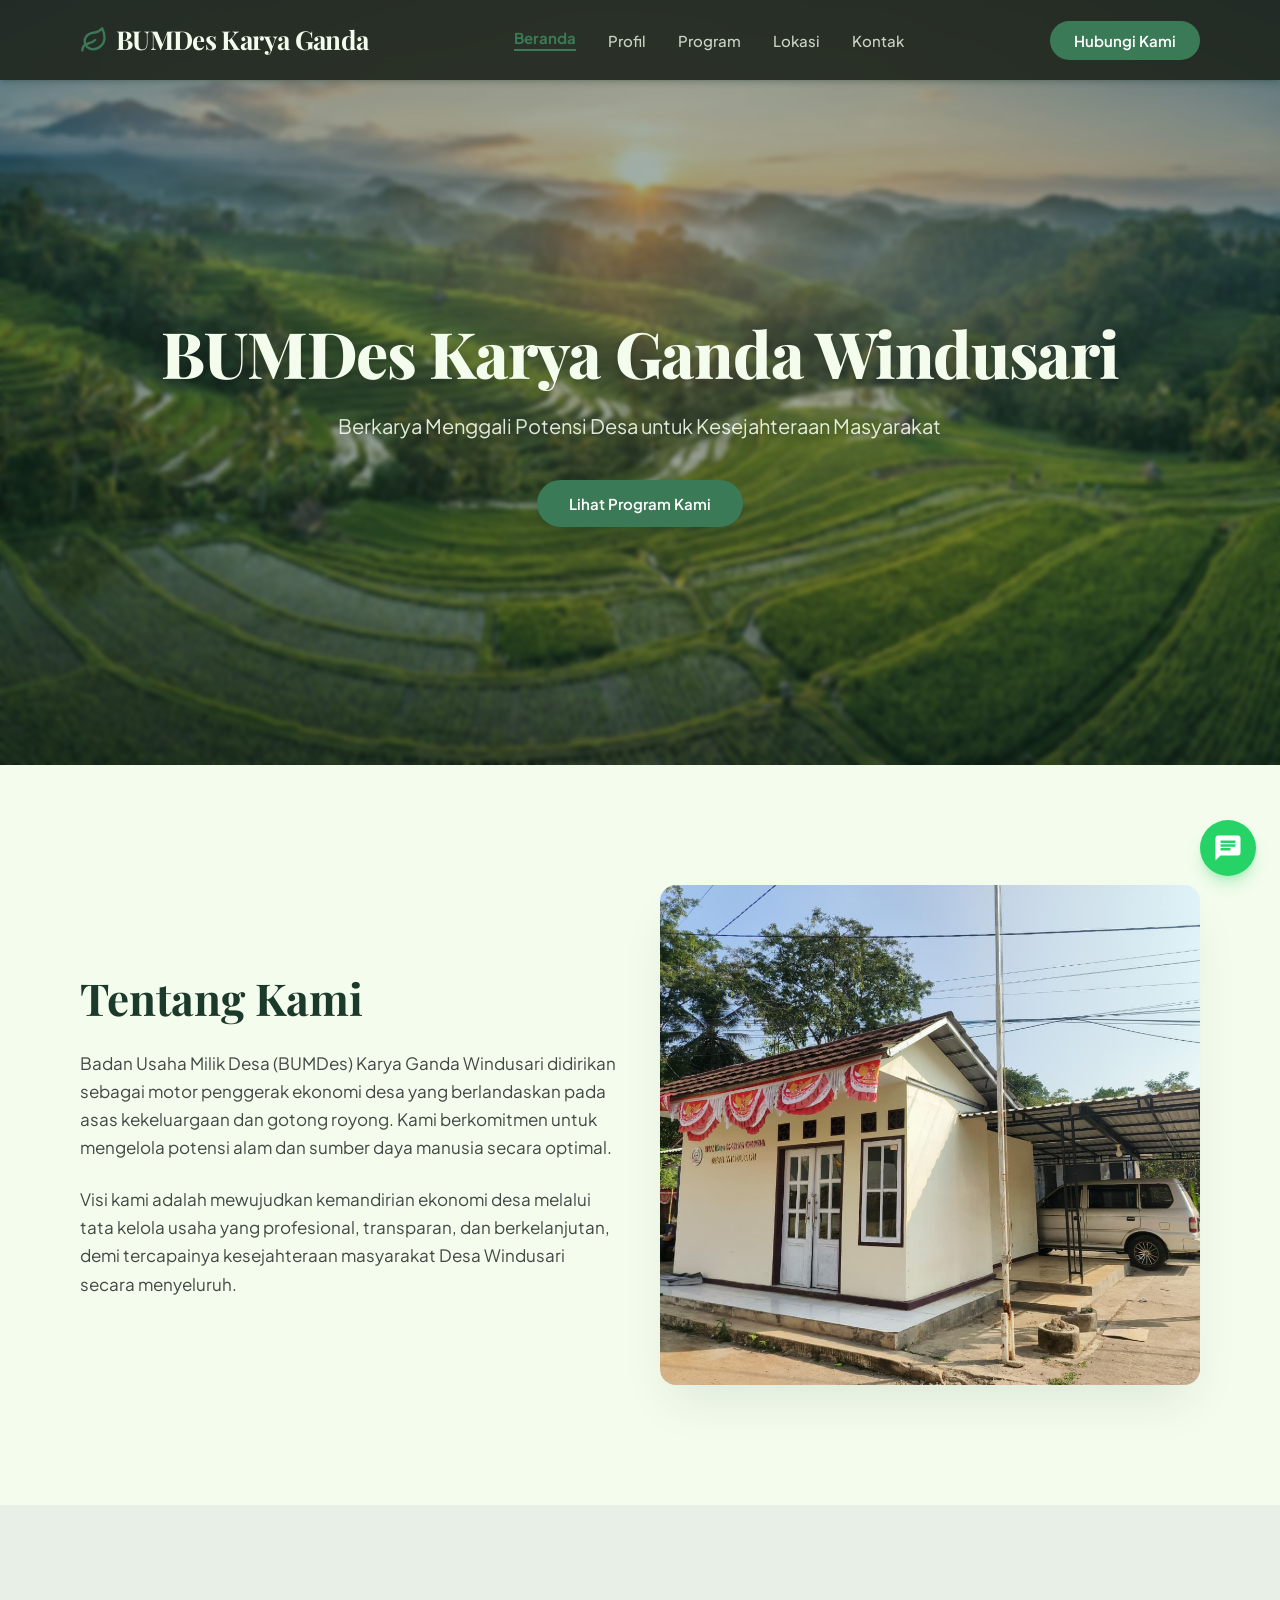
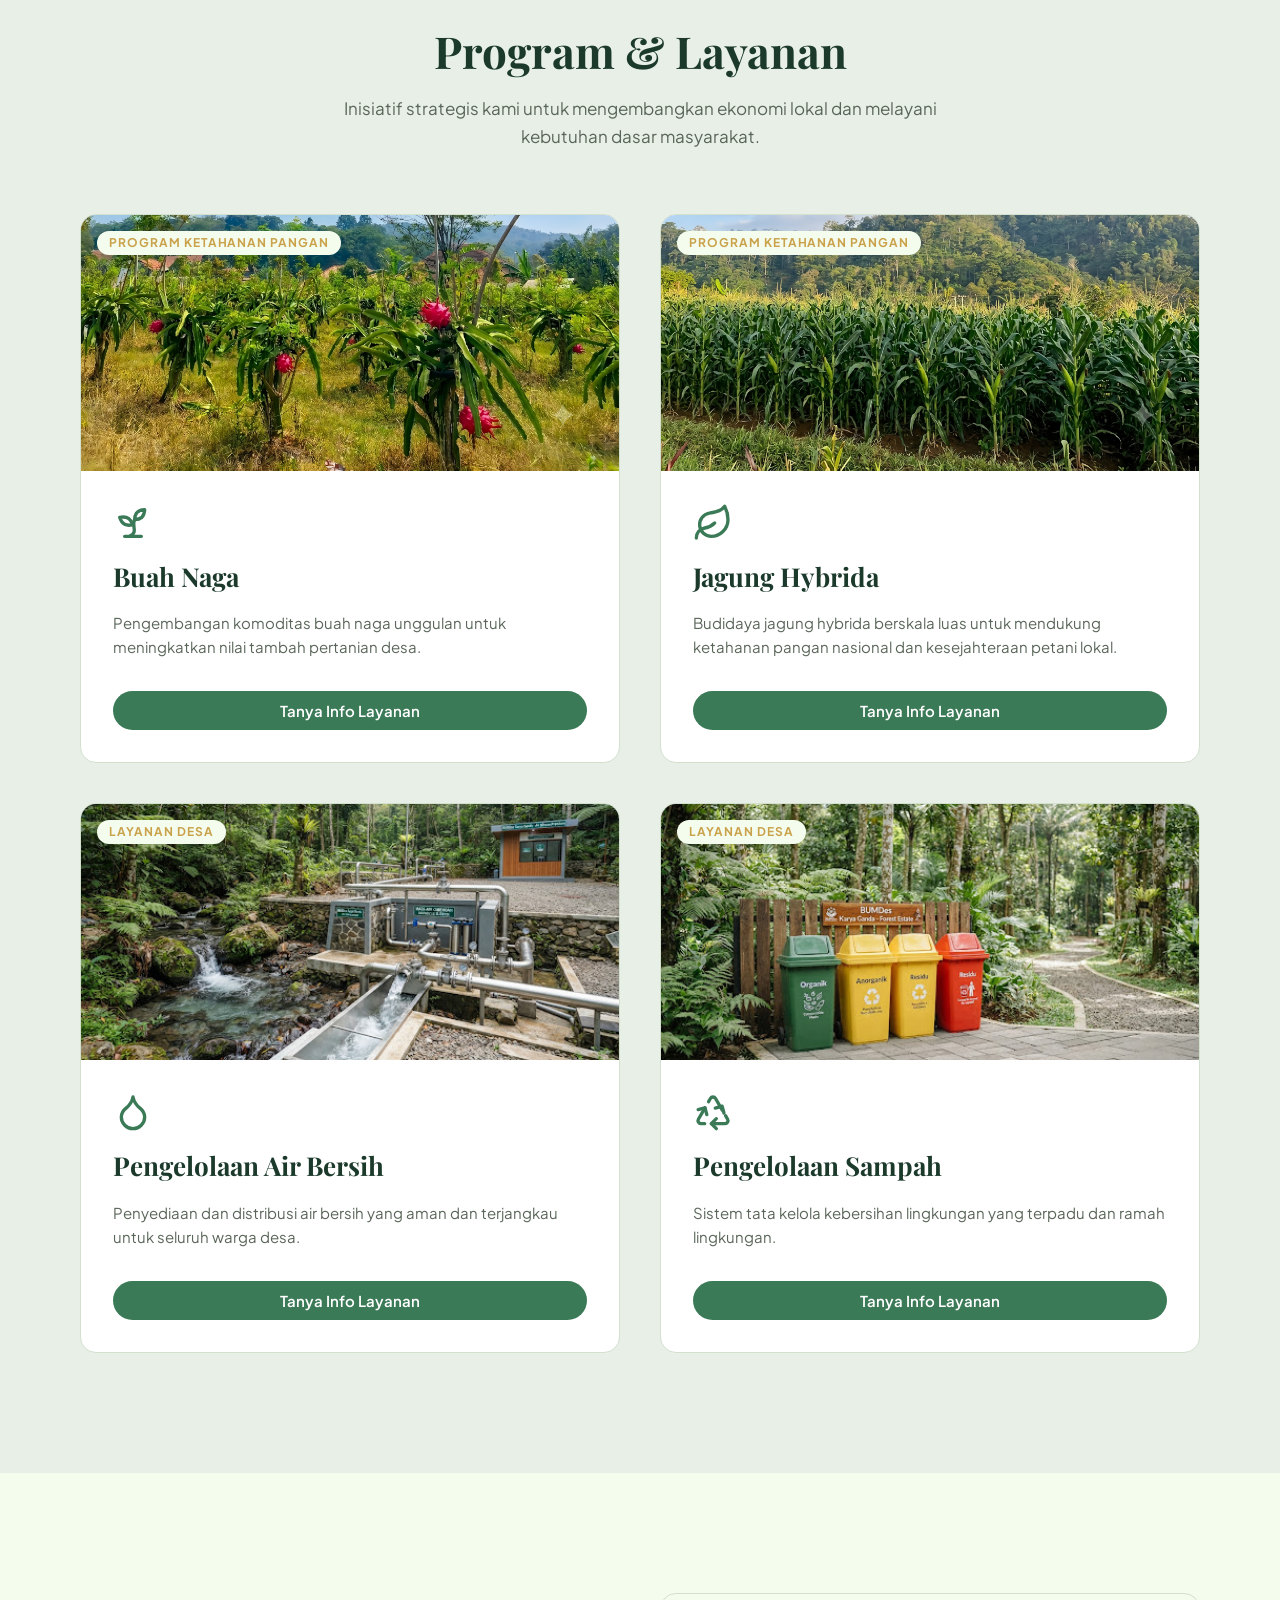
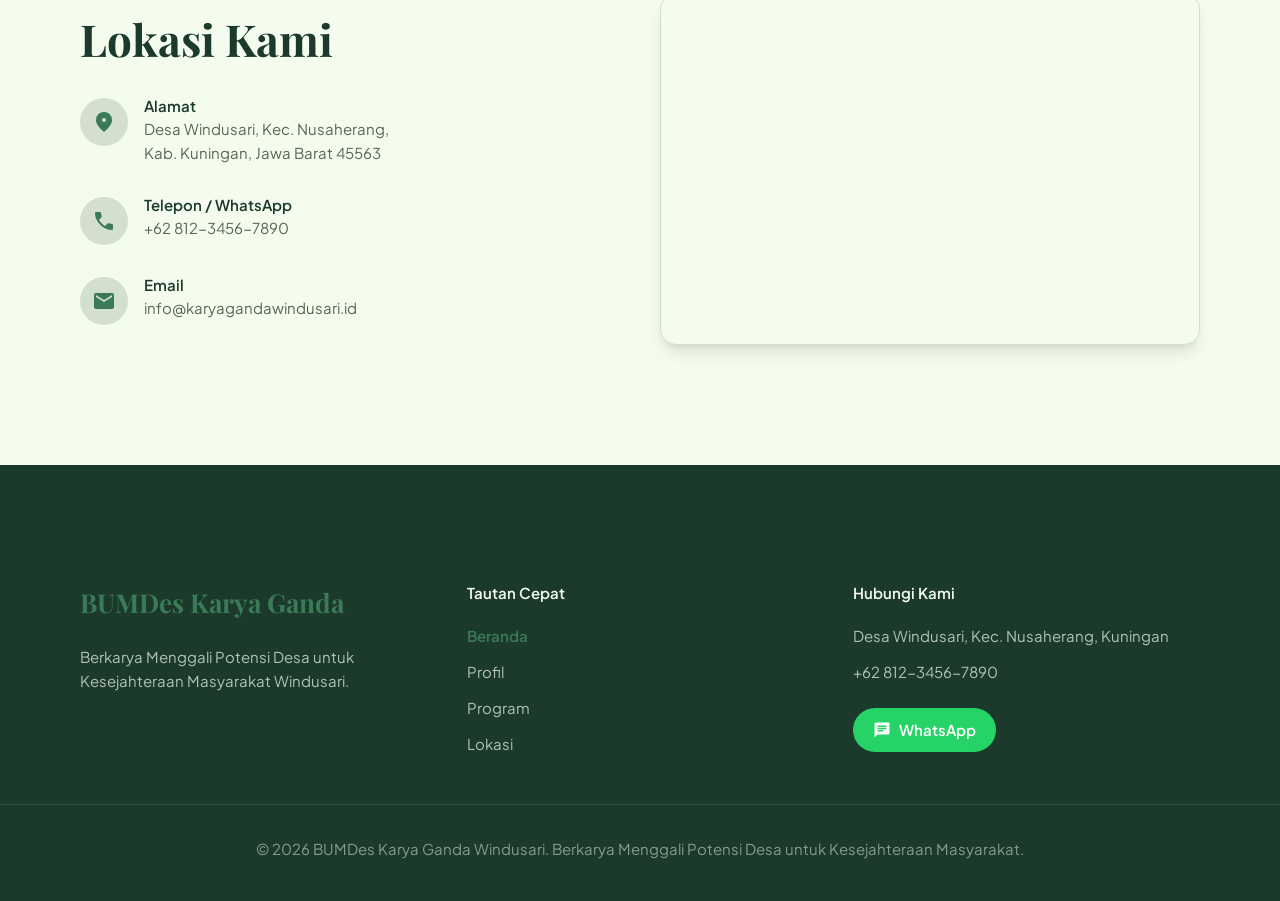
==== index.html @ 68dc6878 "Upload versi pertama website BUMDes Windusari" ====
<!DOCTYPE html>

<html lang="id"><head>
<meta charset="utf-8"/>
<meta content="width=device-width, initial-scale=1.0" name="viewport"/>
<title>Katalog BUMDes Karya Ganda Windusari</title>
<meta name="description" content="Katalog BUMDes Karya Ganda Windusari - Menggali Potensi Desa untuk Kesejahteraan Masyarakat. Hubungi kami untuk info layanan desa dan program ketahanan pangan."/>
<meta property="og:title" content="Katalog BUMDes Karya Ganda Windusari"/>
<meta property="og:description" content="Katalog BUMDes Karya Ganda Windusari - Menggali Potensi Desa untuk Kesejahteraan Masyarakat. Hubungi kami untuk info layanan desa dan program ketahanan pangan."/>
<meta property="og:image" content="assets/images/kantor-bumdes.jpg"/>
<!-- Google Fonts -->
<link href="https://fonts.googleapis.com" rel="preconnect"/>
<link crossorigin="" href="https://fonts.gstatic.com" rel="preconnect"/>
<link href="https://fonts.googleapis.com/css2?family=Playfair+Display:wght@400;600;700;800&amp;family=Plus+Jakarta+Sans:wght@400;500;600;700&amp;display=swap" rel="stylesheet"/>
<!-- Material Symbols -->
<link href="https://fonts.googleapis.com/css2?family=Material+Symbols+Outlined:wght,FILL@100..700,0..1&amp;display=swap" rel="stylesheet"/>
<link href="https://fonts.googleapis.com/css2?family=Material+Symbols+Outlined:wght,FILL@100..700,0..1&amp;display=swap" rel="stylesheet"/>
<!-- Styles -->
<link rel="stylesheet" href="style.css"/>
<style>
/* Custom Bug Fixes for Responsiveness */
#mobile-menu {
    align-items: flex-start !important;
    padding: 24px !important;
    gap: 16px;
}
#mobile-menu a {
    width: 100%;
    text-align: left;
    display: block;
    border-bottom: 1px solid rgba(244, 252, 237, 0.1); /* border-surface-bright/10 */
}
#mobile-menu a:last-child {
    border-bottom: none;
}
#mobile-menu a.bg-emerald {
    text-align: center;
    border-bottom: none;
}
.tentang-kami-img-wrapper img {
    width: 100%;
    height: 250px;
    object-fit: cover;
    object-position: center;
}
@media (min-width: 768px) {
    .tentang-kami-img-wrapper img {
        height: 500px;
    }
}
</style>
</head>
<body class="bg-surface-bright text-on-surface antialiased">
<!-- TopNavBar -->
<nav id="navbar" class="fixed top-0 w-full z-50 bg-charcoal-green/90 backdrop-blur-md dark:bg-charcoal-green/95 shadow-md shadow-forest-deep/20 transition-all duration-300">
<div class="flex justify-between items-center px-container-margin max-w-container-max mx-auto h-20">
<a class="flex items-center gap-2 font-h2 text-h2 text-surface-bright tracking-tight" href="#beranda">
<svg xmlns="http://www.w3.org/2000/svg" width="28" height="28" viewBox="0 0 24 24" fill="none" stroke="currentColor" stroke-width="2" stroke-linecap="round" stroke-linejoin="round" class="text-emerald"><path d="M11 20A7 7 0 0 1 9.8 6.1C15.5 5 17 4.48 19 2c1 2 2 4.18 2 8 0 5.5-4.78 10-10 10Z"/><path d="M2 21c0-3 1.85-5.36 5.08-6C9.5 14.52 12 13 13 12"/></svg>
BUMDes Karya Ganda
</a>
<div class="hidden md:flex items-center gap-8 font-nav-link text-nav-link">
<a class="text-emerald font-bold border-b-2 border-emerald pb-1 transition-colors" href="#beranda">Beranda</a>
<a class="text-surface-bright/80 hover:text-surface-bright transition-colors hover:scale-105 duration-300" href="#profil">Profil</a>
<a class="text-surface-bright/80 hover:text-surface-bright transition-colors hover:scale-105 duration-300" href="#program">Program</a>
<a class="text-surface-bright/80 hover:text-surface-bright transition-colors hover:scale-105 duration-300" href="#lokasi">Lokasi</a>
<a class="text-surface-bright/80 hover:text-surface-bright transition-colors hover:scale-105 duration-300" href="#kontak">Kontak</a>
</div>
<a class="hidden md:inline-flex items-center justify-center bg-emerald hover:bg-forest-deep text-on-primary font-button-label text-button-label py-3 px-6 rounded-full transition-all duration-300 hover:-translate-y-0.5" href="#kontak">
                Hubungi Kami
            </a>
<!-- Mobile Menu Button -->
<button id="mobile-menu-btn" class="md:hidden text-surface-bright p-2">
<span class="material-symbols-outlined text-3xl">menu</span>
</button>
</div>
<!-- Mobile Menu Overlay -->
<div id="mobile-menu" class="hidden md:hidden absolute top-20 left-0 w-full shadow-md shadow-forest-deep/20 flex flex-col items-center py-4 font-nav-link text-nav-link text-surface-bright" style="background-color: #1E251C;">
<a class="py-2 hover:text-emerald transition-colors" href="#beranda">Beranda</a>
<a class="py-2 hover:text-emerald transition-colors" href="#profil">Profil</a>
<a class="py-2 hover:text-emerald transition-colors" href="#program">Program</a>
<a class="py-2 hover:text-emerald transition-colors" href="#lokasi">Lokasi</a>
<a class="py-2 hover:text-emerald transition-colors" href="#kontak">Kontak</a>
<a class="mt-4 bg-emerald hover:bg-forest-deep text-on-primary font-button-label text-button-label py-2 px-6 rounded-full transition-all" href="#kontak">Hubungi Kami</a>
</div>
</nav>
<!-- Hero Section -->
<section class="relative min-h-[85vh] flex items-center justify-center pt-20" id="beranda">
<div class="absolute inset-0 z-0" style='background-image: url("assets/images/hero-bg.jpg"); background-size: cover; background-position: center center; background-repeat: no-repeat;'>
<div class="absolute inset-0 bg-forest-deep/40 backdrop-blur-[2px]"></div>
</div>
<div class="relative z-10 max-w-container-max mx-auto px-container-margin text-center text-surface-bright">
<h1 class="font-hero-headline text-hero-headline md:text-hero-headline mb-6 drop-shadow-lg">
                BUMDes Karya Ganda Windusari
            </h1>
<p class="font-body-lg text-body-lg md:text-xl max-w-3xl mx-auto mb-10 text-surface-bright/90 drop-shadow-md">
                Berkarya Menggali Potensi Desa untuk Kesejahteraan Masyarakat
            </p>
<a class="inline-flex items-center justify-center bg-emerald hover:bg-emerald/90 text-on-primary font-button-label text-button-label py-4 px-8 rounded-full transition-all duration-300 hover:-translate-y-1 shadow-lg shadow-forest-deep/30" href="#program">
                Lihat Program Kami
            </a>
</div>
</section>
<!-- Profil Section -->
<section class="py-section-padding-mobile md:py-section-padding-desktop bg-surface-lowest" id="profil">
<div class="max-w-container-max mx-auto px-container-margin">
<div class="grid grid-cols-1 md:grid-cols-2 gap-grid-gap-desktop items-center">
<div>
<h2 class="font-h1 text-h1 text-forest-deep mb-6">Tentang Kami</h2>
<div class="font-body-lg text-body-lg text-on-surface-variant space-y-6">
<p class="">
                            Badan Usaha Milik Desa (BUMDes) Karya Ganda Windusari didirikan sebagai motor penggerak ekonomi desa yang berlandaskan pada asas kekeluargaan dan gotong royong. Kami berkomitmen untuk mengelola potensi alam dan sumber daya manusia secara optimal.
                        </p>
<p class="">
                            Visi kami adalah mewujudkan kemandirian ekonomi desa melalui tata kelola usaha yang profesional, transparan, dan berkelanjutan, demi tercapainya kesejahteraan masyarakat Desa Windusari secara menyeluruh.
                        </p>
</div>
</div>
<div class="relative rounded-xl overflow-hidden shadow-2xl shadow-forest-deep/10 tentang-kami-img-wrapper">
<img class="w-full h-full object-cover" alt="Gedung kantor BUMDes Karya Ganda Windusari yang modern dan bersih dikelilingi pemandangan alam" src="assets/images/kantor-bumdes.jpg" loading="lazy"/>
</div>
</div>
</div>
</section>
<!-- Program & Layanan Section -->
<section class="py-section-padding-mobile md:py-section-padding-desktop bg-sage-light" id="program">
<div class="max-w-container-max mx-auto px-container-margin">
<div class="text-center mb-16">
<h2 class="font-h1 text-h1 text-forest-deep mb-4">Program &amp; Layanan</h2>
<p class="font-body-lg text-body-lg text-text-muted max-w-2xl mx-auto">
                    Inisiatif strategis kami untuk mengembangkan ekonomi lokal dan melayani kebutuhan dasar masyarakat.
                </p>
</div>
<div class="grid grid-cols-1 md:grid-cols-2 gap-8 md:gap-10">
<!-- Card 1 -->
<div class="bg-surface-container-lowest rounded-xl border border-sage-mid card-hover-effect flex flex-col overflow-hidden">
<div class="card-image-wrapper h-64 relative">
<img class="w-full h-full object-cover card-image-zoom" style="object-position: bottom;" alt="Buah naga segar hasil budidaya BUMDes Karya Ganda Windusari" src="assets/images/buah-naga.jpg" loading="lazy"/>
<div class="absolute top-4 left-4 text-gold font-label-badge text-label-badge px-3 py-1.5 rounded-full uppercase bg-surface-bright">
                            PROGRAM KETAHANAN PANGAN
                        </div>
</div>
<div class="p-8 flex flex-col flex-grow">
<svg xmlns="http://www.w3.org/2000/svg" width="40" height="40" viewBox="0 0 24 24" fill="none" stroke="currentColor" stroke-width="2" stroke-linecap="round" stroke-linejoin="round" class="text-emerald mb-4"><path d="M7 20h10"/><path d="M10 20c5.5-2.5.8-6.4 3-10"/><path d="M9.5 9.4c1.1.8 1.8 2.2 2.3 3.7-2 .4-3.5.4-4.8-.3-1.2-.6-2.3-1.9-3-4.2 2.8-.5 4.4 0 5.5.8z"/><path d="M14.1 6a7 7 0 0 0-1.1 4c1.9-.1 3.3-.6 4.3-1.4 1-1 1.6-2.3 1.7-4.6-2.7.1-4 1-4.9 2z"/></svg>
<h3 class="font-h2 text-h2 text-forest-deep mb-4">Buah Naga</h3>
<p class="font-body-md text-body-md text-text-muted mb-8 flex-grow">
                            Pengembangan komoditas buah naga unggulan untuk meningkatkan nilai tambah pertanian desa.
                        </p>
<!-- TODO: ganti dengan nomor WhatsApp asli BUMDes -->
<a class="inline-flex items-center justify-center bg-emerald hover:bg-forest-deep text-on-primary font-button-label text-button-label py-3 px-6 rounded-full transition-all duration-300 w-full sm:w-auto" href="https://wa.me/6281234567890?text=Halo%20BUMDes%20Karya%20Ganda%2C%20saya%20ingin%20tanya%20info%20mengenai%20Buah%20Naga." target="_blank">
                            Tanya Info Layanan
                        </a>
</div>
</div>
<!-- Card 2 -->
<div class="bg-surface-container-lowest rounded-xl border border-sage-mid card-hover-effect flex flex-col overflow-hidden">
<div class="card-image-wrapper h-64 relative">
<img class="w-full h-full object-cover card-image-zoom" style="object-position: bottom;" alt="Perkebunan jagung hybrida yang subur dan luas di Windusari" src="assets/images/jagung-hybrida.jpg" loading="lazy"/>
<div class="absolute top-4 left-4 text-gold font-label-badge text-label-badge px-3 py-1.5 rounded-full uppercase bg-surface-bright">
                            PROGRAM KETAHANAN PANGAN
                        </div>
</div>
<div class="p-8 flex flex-col flex-grow">
<svg xmlns="http://www.w3.org/2000/svg" width="40" height="40" viewBox="0 0 24 24" fill="none" stroke="currentColor" stroke-width="2" stroke-linecap="round" stroke-linejoin="round" class="text-emerald mb-4"><path d="M11 20A7 7 0 0 1 9.8 6.1C15.5 5 17 4.48 19 2c1 2 2 4.18 2 8 0 5.5-4.78 10-10 10Z"/><path d="M2 21c0-3 1.85-5.36 5.08-6C9.5 14.52 12 13 13 12"/></svg>
<h3 class="font-h2 text-h2 text-forest-deep mb-4">Jagung Hybrida</h3>
<p class="font-body-md text-body-md text-text-muted mb-8 flex-grow">
                            Budidaya jagung hybrida berskala luas untuk mendukung ketahanan pangan nasional dan kesejahteraan petani lokal.
                        </p>
<!-- TODO: ganti dengan nomor WhatsApp asli BUMDes -->
<a class="inline-flex items-center justify-center bg-emerald hover:bg-forest-deep text-on-primary font-button-label text-button-label py-3 px-6 rounded-full transition-all duration-300 w-full sm:w-auto" href="https://wa.me/6281234567890?text=Halo%20BUMDes%20Karya%20Ganda%2C%20saya%20ingin%20tanya%20info%20mengenai%20Jagung%20Hybrida." target="_blank">
                            Tanya Info Layanan
                        </a>
</div>
</div>
<!-- Card 3 -->
<div class="bg-surface-container-lowest rounded-xl border border-sage-mid card-hover-effect flex flex-col overflow-hidden">
<div class="card-image-wrapper h-64 relative">
<img class="w-full h-full object-cover card-image-zoom" alt="Fasilitas pengelolaan air bersih desa yang terjaga kualitasnya" src="assets/images/air-bersih.jpg" loading="lazy"/>
<div class="absolute top-4 left-4 text-gold font-label-badge text-label-badge px-3 py-1.5 rounded-full uppercase bg-surface-bright">
                            LAYANAN DESA
                        </div>
</div>
<div class="p-8 flex flex-col flex-grow">
<svg xmlns="http://www.w3.org/2000/svg" width="40" height="40" viewBox="0 0 24 24" fill="none" stroke="currentColor" stroke-width="2" stroke-linecap="round" stroke-linejoin="round" class="text-emerald mb-4"><path d="M12 22a7 7 0 0 0 7-7c0-2-1-3.9-3-5.5s-3.5-4-4-6.5c-.5 2.5-2 4.9-4 6.5C6 11.1 5 13 5 15a7 7 0 0 0 7 7z"/></svg>
<h3 class="font-h2 text-h2 text-forest-deep mb-4">Pengelolaan Air Bersih</h3>
<p class="font-body-md text-body-md text-text-muted mb-8 flex-grow">
                            Penyediaan dan distribusi air bersih yang aman dan terjangkau untuk seluruh warga desa.
                        </p>
<!-- TODO: ganti dengan nomor WhatsApp asli BUMDes -->
<a class="inline-flex items-center justify-center bg-emerald hover:bg-forest-deep text-on-primary font-button-label text-button-label py-3 px-6 rounded-full transition-all duration-300 w-full sm:w-auto" href="https://wa.me/6281234567890?text=Halo%20BUMDes%20Karya%20Ganda%2C%20saya%20ingin%20tanya%20info%20mengenai%20Pengelolaan%20Air%20Bersih." target="_blank">
                            Tanya Info Layanan
                        </a>
</div>
</div>
<!-- Card 4 -->
<div class="bg-surface-container-lowest rounded-xl border border-sage-mid card-hover-effect flex flex-col overflow-hidden">
<div class="card-image-wrapper h-64 relative">
<img class="w-full h-full object-cover card-image-zoom" alt="Sistem pengelolaan sampah terpadu yang ramah lingkungan" src="assets/images/pengelolaan-sampah.jpg" loading="lazy"/>
<div class="absolute top-4 left-4 text-gold font-label-badge text-label-badge px-3 py-1.5 rounded-full uppercase bg-surface-bright">
                            LAYANAN DESA
                        </div>
</div>
<div class="p-8 flex flex-col flex-grow">
<svg xmlns="http://www.w3.org/2000/svg" width="40" height="40" viewBox="0 0 24 24" fill="none" stroke="currentColor" stroke-width="2" stroke-linecap="round" stroke-linejoin="round" class="text-emerald mb-4"><path d="M7 19H4.815a1.83 1.83 0 0 1-1.57-.881 1.785 1.785 0 0 1-.004-1.784L7.196 9.5"/><path d="M11 19h8.203a1.83 1.83 0 0 0 1.556-.89 1.784 1.784 0 0 0 0-1.775l-1.226-2.12"/><path d="m14 16-3 3 3 3"/><path d="M8.293 13.596 7.196 9.5 3.1 10.598"/><path d="m9.344 5.811 1.093-1.892A1.83 1.83 0 0 1 11.985 3a1.784 1.784 0 0 1 1.546.888l3.943 6.843"/><path d="m13.378 9.633 4.096-1.098 1.097 4.096"/></svg>
<h3 class="font-h2 text-h2 text-forest-deep mb-4">Pengelolaan Sampah</h3>
<p class="font-body-md text-body-md text-text-muted mb-8 flex-grow">
                            Sistem tata kelola kebersihan lingkungan yang terpadu dan ramah lingkungan.
                        </p>
<!-- TODO: ganti dengan nomor WhatsApp asli BUMDes -->
<a class="inline-flex items-center justify-center bg-emerald hover:bg-forest-deep text-on-primary font-button-label text-button-label py-3 px-6 rounded-full transition-all duration-300 w-full sm:w-auto" href="https://wa.me/6281234567890?text=Halo%20BUMDes%20Karya%20Ganda%2C%20saya%20ingin%20tanya%20info%20mengenai%20Pengelolaan%20Sampah." target="_blank">
                            Tanya Info Layanan
                        </a>
</div>
</div>
</div>
</div>
</section>
<!-- Lokasi Section -->
<section class="py-section-padding-mobile md:py-section-padding-desktop bg-surface-bright" id="lokasi">
<div class="max-w-container-max mx-auto px-container-margin">
<div class="grid grid-cols-1 md:grid-cols-2 gap-grid-gap-desktop items-center">
<div class="space-y-8">
<h2 class="font-h1 text-h1 text-forest-deep">Lokasi Kami</h2>
<div class="flex items-start gap-4">
<div class="w-12 h-12 rounded-full bg-sage-mid flex items-center justify-center flex-shrink-0">
<span class="material-symbols-outlined text-emerald text-2xl material-symbols-fill">location_on</span>
</div>
<div>
<h4 class="font-button-label text-button-label text-forest-deep mb-1">Alamat</h4>
<p class="font-body-md text-body-md text-text-muted">Desa Windusari, Kec. Nusaherang,<br/>Kab. Kuningan, Jawa Barat 45563</p>
</div>
</div>
<div class="flex items-start gap-4">
<div class="w-12 h-12 rounded-full bg-sage-mid flex items-center justify-center flex-shrink-0">
<span class="material-symbols-outlined text-emerald text-2xl material-symbols-fill">call</span>
</div>
<div>
<h4 class="font-button-label text-button-label text-forest-deep mb-1">Telepon / WhatsApp</h4>
<p class="font-body-md text-body-md text-text-muted">+62 812-3456-7890</p>
</div>
</div>
<div class="flex items-start gap-4">
<div class="w-12 h-12 rounded-full bg-sage-mid flex items-center justify-center flex-shrink-0">
<span class="material-symbols-outlined text-emerald text-2xl material-symbols-fill">mail</span>
</div>
<div>
<h4 class="font-button-label text-button-label text-forest-deep mb-1">Email</h4>
<p class="font-body-md text-body-md text-text-muted">info@karyagandawindusari.id</p>
</div>
</div>
</div>
<div class="rounded-xl overflow-hidden shadow-lg border border-sage-mid">
<iframe src="https://maps.google.com/maps?q=Kantor%20BUMDes%20Windusari,%20Nusaherang,%20Kuningan,%20Jawa%20Barat&t=&z=15&ie=UTF8&iwloc=&output=embed" width="100%" height="350px" style="border:0;" allowfullscreen="" loading="lazy" referrerpolicy="no-referrer-when-downgrade"></iframe>
</div>
</div>
</div>
</section>
<!-- Footer -->
<footer class="w-full pt-section-padding-desktop pb-10 bg-forest-deep dark:bg-primary flat no shadows" id="kontak">
<div class="grid grid-cols-1 md:grid-cols-3 gap-grid-gap-desktop max-w-container-max mx-auto px-container-margin mb-12">
<!-- Col 1 -->
<div>
<div class="font-h2 text-h2 text-emerald mb-6">BUMDes Karya Ganda</div>
<p class="font-body-md text-body-md text-surface-bright/70 mb-4">
                    Berkarya Menggali Potensi Desa untuk Kesejahteraan Masyarakat Windusari.
                </p>
</div>
<!-- Col 2 -->
<div>
<h4 class="font-button-label text-button-label text-surface-bright mb-6">Tautan Cepat</h4>
<ul class="space-y-3 font-body-md text-body-md">
<li class=""><a class="text-emerald font-semibold focus:underline decoration-emerald decoration-2 underline-offset-4" href="#beranda">Beranda</a></li>
<li class=""><a class="text-surface-bright/70 hover:text-surface-bright transition-colors hover:text-emerald duration-200 focus:underline decoration-emerald decoration-2 underline-offset-4" href="#profil">Profil</a></li>
<li class=""><a class="text-surface-bright/70 hover:text-surface-bright transition-colors hover:text-emerald duration-200 focus:underline decoration-emerald decoration-2 underline-offset-4" href="#program">Program</a></li>
<li class=""><a class="text-surface-bright/70 hover:text-surface-bright transition-colors hover:text-emerald duration-200 focus:underline decoration-emerald decoration-2 underline-offset-4" href="#lokasi">Lokasi</a></li>
</ul>
</div>
<!-- Col 3 -->
<div>
<h4 class="font-button-label text-button-label text-surface-bright mb-6">Hubungi Kami</h4>
<ul class="space-y-3 font-body-md text-body-md text-surface-bright/70 mb-6">
<li class="">Desa Windusari, Kec. Nusaherang, Kuningan</li>
<li class="">+62 812-3456-7890</li>
</ul>
<!-- TODO: ganti dengan nomor WhatsApp asli BUMDes -->
<a class="inline-flex items-center gap-2 bg-[#25D366] hover:bg-[#20bd5a] text-white font-button-label text-button-label py-2 px-5 rounded-full transition-colors" href="https://wa.me/6281234567890?text=Halo%20BUMDes%20Karya%20Ganda%2C%20saya%20ingin%20bertanya%20seputar%20layanan%20dan%20program%20BUMDes." target="_blank">
<span class="material-symbols-outlined material-symbols-fill text-lg">chat</span>
                    WhatsApp
                </a>
</div>
</div>
<div class="max-w-container-max mx-auto px-container-margin pt-8 border-t border-surface-bright/10 text-center font-body-md text-body-md text-surface-bright/50">© 2026 BUMDes Karya Ganda Windusari. Berkarya Menggali Potensi Desa untuk Kesejahteraan Masyarakat.</div>
</footer>
<!-- Floating WhatsApp CTA -->
<!-- TODO: ganti dengan nomor WhatsApp asli BUMDes -->
<a class="fixed bottom-8 right-8 z-50 w-14 h-14 bg-[#25D366] hover:bg-[#20bd5a] text-white rounded-full flex items-center justify-center shadow-lg shadow-[#25D366]/30 transition-transform hover:scale-110 duration-300" href="https://wa.me/6281234567890?text=Halo%20BUMDes%20Karya%20Ganda%2C%20saya%20ingin%20bertanya%20seputar%20layanan%20dan%20program%20BUMDes." style="position: fixed; bottom: 24px; right: 24px; z-index: 1000;" target="_blank">
<span class="material-symbols-outlined material-symbols-fill text-3xl">chat</span>
</a>
<script>
    document.addEventListener('DOMContentLoaded', () => {
        const mobileMenuBtn = document.getElementById('mobile-menu-btn');
        const mobileMenu = document.getElementById('mobile-menu');
        const navbar = document.getElementById('navbar');

        // Toggle mobile menu
        mobileMenuBtn.addEventListener('click', () => {
            mobileMenu.classList.toggle('hidden');
        });

        // Close mobile menu on link click
        mobileMenu.querySelectorAll('a').forEach(link => {
            link.addEventListener('click', () => {
                mobileMenu.classList.add('hidden');
            });
        });

        // Sticky navbar background toggle
        window.addEventListener('scroll', () => {
            if (window.scrollY > 50) {
                navbar.style.backgroundColor = '#1E251C';
            } else {
                navbar.style.backgroundColor = '';
            }
        });
    });
</script>
</body></html>
---- style.css ----
*, ::before, ::after {
  --tw-border-spacing-x: 0;
  --tw-border-spacing-y: 0;
  --tw-translate-x: 0;
  --tw-translate-y: 0;
  --tw-rotate: 0;
  --tw-skew-x: 0;
  --tw-skew-y: 0;
  --tw-scale-x: 1;
  --tw-scale-y: 1;
  --tw-pan-x:  ;
  --tw-pan-y:  ;
  --tw-pinch-zoom:  ;
  --tw-scroll-snap-strictness: proximity;
  --tw-gradient-from-position:  ;
  --tw-gradient-via-position:  ;
  --tw-gradient-to-position:  ;
  --tw-ordinal:  ;
  --tw-slashed-zero:  ;
  --tw-numeric-figure:  ;
  --tw-numeric-spacing:  ;
  --tw-numeric-fraction:  ;
  --tw-ring-inset:  ;
  --tw-ring-offset-width: 0px;
  --tw-ring-offset-color: #fff;
  --tw-ring-color: rgb(59 130 246 / 0.5);
  --tw-ring-offset-shadow: 0 0 #0000;
  --tw-ring-shadow: 0 0 #0000;
  --tw-shadow: 0 0 #0000;
  --tw-shadow-colored: 0 0 #0000;
  --tw-blur:  ;
  --tw-brightness:  ;
  --tw-contrast:  ;
  --tw-grayscale:  ;
  --tw-hue-rotate:  ;
  --tw-invert:  ;
  --tw-saturate:  ;
  --tw-sepia:  ;
  --tw-drop-shadow:  ;
  --tw-backdrop-blur:  ;
  --tw-backdrop-brightness:  ;
  --tw-backdrop-contrast:  ;
  --tw-backdrop-grayscale:  ;
  --tw-backdrop-hue-rotate:  ;
  --tw-backdrop-invert:  ;
  --tw-backdrop-opacity:  ;
  --tw-backdrop-saturate:  ;
  --tw-backdrop-sepia:  ;
  --tw-contain-size:  ;
  --tw-contain-layout:  ;
  --tw-contain-paint:  ;
  --tw-contain-style:  ;
}

::backdrop {
  --tw-border-spacing-x: 0;
  --tw-border-spacing-y: 0;
  --tw-translate-x: 0;
  --tw-translate-y: 0;
  --tw-rotate: 0;
  --tw-skew-x: 0;
  --tw-skew-y: 0;
  --tw-scale-x: 1;
  --tw-scale-y: 1;
  --tw-pan-x:  ;
  --tw-pan-y:  ;
  --tw-pinch-zoom:  ;
  --tw-scroll-snap-strictness: proximity;
  --tw-gradient-from-position:  ;
  --tw-gradient-via-position:  ;
  --tw-gradient-to-position:  ;
  --tw-ordinal:  ;
  --tw-slashed-zero:  ;
  --tw-numeric-figure:  ;
  --tw-numeric-spacing:  ;
  --tw-numeric-fraction:  ;
  --tw-ring-inset:  ;
  --tw-ring-offset-width: 0px;
  --tw-ring-offset-color: #fff;
  --tw-ring-color: rgb(59 130 246 / 0.5);
  --tw-ring-offset-shadow: 0 0 #0000;
  --tw-ring-shadow: 0 0 #0000;
  --tw-shadow: 0 0 #0000;
  --tw-shadow-colored: 0 0 #0000;
  --tw-blur:  ;
  --tw-brightness:  ;
  --tw-contrast:  ;
  --tw-grayscale:  ;
  --tw-hue-rotate:  ;
  --tw-invert:  ;
  --tw-saturate:  ;
  --tw-sepia:  ;
  --tw-drop-shadow:  ;
  --tw-backdrop-blur:  ;
  --tw-backdrop-brightness:  ;
  --tw-backdrop-contrast:  ;
  --tw-backdrop-grayscale:  ;
  --tw-backdrop-hue-rotate:  ;
  --tw-backdrop-invert:  ;
  --tw-backdrop-opacity:  ;
  --tw-backdrop-saturate:  ;
  --tw-backdrop-sepia:  ;
  --tw-contain-size:  ;
  --tw-contain-layout:  ;
  --tw-contain-paint:  ;
  --tw-contain-style:  ;
}

/*
! tailwindcss v3.4.19 | MIT License | https://tailwindcss.com
*/

/*
1. Prevent padding and border from affecting element width. (https://github.com/mozdevs/cssremedy/issues/4)
2. Allow adding a border to an element by just adding a border-width. (https://github.com/tailwindcss/tailwindcss/pull/116)
*/

*,
::before,
::after {
  box-sizing: border-box;
  /* 1 */
  border-width: 0;
  /* 2 */
  border-style: solid;
  /* 2 */
  border-color: #e5e7eb;
  /* 2 */
}

::before,
::after {
  --tw-content: '';
}

/*
1. Use a consistent sensible line-height in all browsers.
2. Prevent adjustments of font size after orientation changes in iOS.
3. Use a more readable tab size.
4. Use the user's configured `sans` font-family by default.
5. Use the user's configured `sans` font-feature-settings by default.
6. Use the user's configured `sans` font-variation-settings by default.
7. Disable tap highlights on iOS
*/

html,
:host {
  line-height: 1.5;
  /* 1 */
  -webkit-text-size-adjust: 100%;
  /* 2 */
  -moz-tab-size: 4;
  /* 3 */
  -o-tab-size: 4;
     tab-size: 4;
  /* 3 */
  font-family: ui-sans-serif, system-ui, sans-serif, "Apple Color Emoji", "Segoe UI Emoji", "Segoe UI Symbol", "Noto Color Emoji";
  /* 4 */
  font-feature-settings: normal;
  /* 5 */
  font-variation-settings: normal;
  /* 6 */
  -webkit-tap-highlight-color: transparent;
  /* 7 */
}

/*
1. Remove the margin in all browsers.
2. Inherit line-height from `html` so users can set them as a class directly on the `html` element.
*/

body {
  margin: 0;
  /* 1 */
  line-height: inherit;
  /* 2 */
}

/*
1. Add the correct height in Firefox.
2. Correct the inheritance of border color in Firefox. (https://bugzilla.mozilla.org/show_bug.cgi?id=190655)
3. Ensure horizontal rules are visible by default.
*/

hr {
  height: 0;
  /* 1 */
  color: inherit;
  /* 2 */
  border-top-width: 1px;
  /* 3 */
}

/*
Add the correct text decoration in Chrome, Edge, and Safari.
*/

abbr:where([title]) {
  -webkit-text-decoration: underline dotted;
          text-decoration: underline dotted;
}

/*
Remove the default font size and weight for headings.
*/

h1,
h2,
h3,
h4,
h5,
h6 {
  font-size: inherit;
  font-weight: inherit;
}

/*
Reset links to optimize for opt-in styling instead of opt-out.
*/

a {
  color: inherit;
  text-decoration: inherit;
}

/*
Add the correct font weight in Edge and Safari.
*/

b,
strong {
  font-weight: bolder;
}

/*
1. Use the user's configured `mono` font-family by default.
2. Use the user's configured `mono` font-feature-settings by default.
3. Use the user's configured `mono` font-variation-settings by default.
4. Correct the odd `em` font sizing in all browsers.
*/

code,
kbd,
samp,
pre {
  font-family: ui-monospace, SFMono-Regular, Menlo, Monaco, Consolas, "Liberation Mono", "Courier New", monospace;
  /* 1 */
  font-feature-settings: normal;
  /* 2 */
  font-variation-settings: normal;
  /* 3 */
  font-size: 1em;
  /* 4 */
}

/*
Add the correct font size in all browsers.
*/

small {
  font-size: 80%;
}

/*
Prevent `sub` and `sup` elements from affecting the line height in all browsers.
*/

sub,
sup {
  font-size: 75%;
  line-height: 0;
  position: relative;
  vertical-align: baseline;
}

sub {
  bottom: -0.25em;
}

sup {
  top: -0.5em;
}

/*
1. Remove text indentation from table contents in Chrome and Safari. (https://bugs.chromium.org/p/chromium/issues/detail?id=999088, https://bugs.webkit.org/show_bug.cgi?id=201297)
2. Correct table border color inheritance in all Chrome and Safari. (https://bugs.chromium.org/p/chromium/issues/detail?id=935729, https://bugs.webkit.org/show_bug.cgi?id=195016)
3. Remove gaps between table borders by default.
*/

table {
  text-indent: 0;
  /* 1 */
  border-color: inherit;
  /* 2 */
  border-collapse: collapse;
  /* 3 */
}

/*
1. Change the font styles in all browsers.
2. Remove the margin in Firefox and Safari.
3. Remove default padding in all browsers.
*/

button,
input,
optgroup,
select,
textarea {
  font-family: inherit;
  /* 1 */
  font-feature-settings: inherit;
  /* 1 */
  font-variation-settings: inherit;
  /* 1 */
  font-size: 100%;
  /* 1 */
  font-weight: inherit;
  /* 1 */
  line-height: inherit;
  /* 1 */
  letter-spacing: inherit;
  /* 1 */
  color: inherit;
  /* 1 */
  margin: 0;
  /* 2 */
  padding: 0;
  /* 3 */
}

/*
Remove the inheritance of text transform in Edge and Firefox.
*/

button,
select {
  text-transform: none;
}

/*
1. Correct the inability to style clickable types in iOS and Safari.
2. Remove default button styles.
*/

button,
input:where([type='button']),
input:where([type='reset']),
input:where([type='submit']) {
  -webkit-appearance: button;
  /* 1 */
  background-color: transparent;
  /* 2 */
  background-image: none;
  /* 2 */
}

/*
Use the modern Firefox focus style for all focusable elements.
*/

:-moz-focusring {
  outline: auto;
}

/*
Remove the additional `:invalid` styles in Firefox. (https://github.com/mozilla/gecko-dev/blob/2f9eacd9d3d995c937b4251a5557d95d494c9be1/layout/style/res/forms.css#L728-L737)
*/

:-moz-ui-invalid {
  box-shadow: none;
}

/*
Add the correct vertical alignment in Chrome and Firefox.
*/

progress {
  vertical-align: baseline;
}

/*
Correct the cursor style of increment and decrement buttons in Safari.
*/

::-webkit-inner-spin-button,
::-webkit-outer-spin-button {
  height: auto;
}

/*
1. Correct the odd appearance in Chrome and Safari.
2. Correct the outline style in Safari.
*/

[type='search'] {
  -webkit-appearance: textfield;
  /* 1 */
  outline-offset: -2px;
  /* 2 */
}

/*
Remove the inner padding in Chrome and Safari on macOS.
*/

::-webkit-search-decoration {
  -webkit-appearance: none;
}

/*
1. Correct the inability to style clickable types in iOS and Safari.
2. Change font properties to `inherit` in Safari.
*/

::-webkit-file-upload-button {
  -webkit-appearance: button;
  /* 1 */
  font: inherit;
  /* 2 */
}

/*
Add the correct display in Chrome and Safari.
*/

summary {
  display: list-item;
}

/*
Removes the default spacing and border for appropriate elements.
*/

blockquote,
dl,
dd,
h1,
h2,
h3,
h4,
h5,
h6,
hr,
figure,
p,
pre {
  margin: 0;
}

fieldset {
  margin: 0;
  padding: 0;
}

legend {
  padding: 0;
}

ol,
ul,
menu {
  list-style: none;
  margin: 0;
  padding: 0;
}

/*
Reset default styling for dialogs.
*/

dialog {
  padding: 0;
}

/*
Prevent resizing textareas horizontally by default.
*/

textarea {
  resize: vertical;
}

/*
1. Reset the default placeholder opacity in Firefox. (https://github.com/tailwindlabs/tailwindcss/issues/3300)
2. Set the default placeholder color to the user's configured gray 400 color.
*/

input::-moz-placeholder, textarea::-moz-placeholder {
  opacity: 1;
  /* 1 */
  color: #9ca3af;
  /* 2 */
}

input::placeholder,
textarea::placeholder {
  opacity: 1;
  /* 1 */
  color: #9ca3af;
  /* 2 */
}

/*
Set the default cursor for buttons.
*/

button,
[role="button"] {
  cursor: pointer;
}

/*
Make sure disabled buttons don't get the pointer cursor.
*/

:disabled {
  cursor: default;
}

/*
1. Make replaced elements `display: block` by default. (https://github.com/mozdevs/cssremedy/issues/14)
2. Add `vertical-align: middle` to align replaced elements more sensibly by default. (https://github.com/jensimmons/cssremedy/issues/14#issuecomment-634934210)
   This can trigger a poorly considered lint error in some tools but is included by design.
*/

img,
svg,
video,
canvas,
audio,
iframe,
embed,
object {
  display: block;
  /* 1 */
  vertical-align: middle;
  /* 2 */
}

/*
Constrain images and videos to the parent width and preserve their intrinsic aspect ratio. (https://github.com/mozdevs/cssremedy/issues/14)
*/

img,
video {
  max-width: 100%;
  height: auto;
}

/* Make elements with the HTML hidden attribute stay hidden by default */

[hidden]:where(:not([hidden="until-found"])) {
  display: none;
}

input:where([type='text']),input:where(:not([type])),input:where([type='email']),input:where([type='url']),input:where([type='password']),input:where([type='number']),input:where([type='date']),input:where([type='datetime-local']),input:where([type='month']),input:where([type='search']),input:where([type='tel']),input:where([type='time']),input:where([type='week']),select:where([multiple]),textarea,select {
  -webkit-appearance: none;
     -moz-appearance: none;
          appearance: none;
  background-color: #fff;
  border-color: #6b7280;
  border-width: 1px;
  border-radius: 0px;
  padding-top: 0.5rem;
  padding-right: 0.75rem;
  padding-bottom: 0.5rem;
  padding-left: 0.75rem;
  font-size: 1rem;
  line-height: 1.5rem;
  --tw-shadow: 0 0 #0000;
}

input:where([type='text']):focus, input:where(:not([type])):focus, input:where([type='email']):focus, input:where([type='url']):focus, input:where([type='password']):focus, input:where([type='number']):focus, input:where([type='date']):focus, input:where([type='datetime-local']):focus, input:where([type='month']):focus, input:where([type='search']):focus, input:where([type='tel']):focus, input:where([type='time']):focus, input:where([type='week']):focus, select:where([multiple]):focus, textarea:focus, select:focus {
  outline: 2px solid transparent;
  outline-offset: 2px;
  --tw-ring-inset: var(--tw-empty,/*!*/ /*!*/);
  --tw-ring-offset-width: 0px;
  --tw-ring-offset-color: #fff;
  --tw-ring-color: #2563eb;
  --tw-ring-offset-shadow: var(--tw-ring-inset) 0 0 0 var(--tw-ring-offset-width) var(--tw-ring-offset-color);
  --tw-ring-shadow: var(--tw-ring-inset) 0 0 0 calc(1px + var(--tw-ring-offset-width)) var(--tw-ring-color);
  box-shadow: var(--tw-ring-offset-shadow), var(--tw-ring-shadow), var(--tw-shadow);
  border-color: #2563eb;
}

input::-moz-placeholder, textarea::-moz-placeholder {
  color: #6b7280;
  opacity: 1;
}

input::placeholder,textarea::placeholder {
  color: #6b7280;
  opacity: 1;
}

::-webkit-datetime-edit-fields-wrapper {
  padding: 0;
}

::-webkit-date-and-time-value {
  min-height: 1.5em;
  text-align: inherit;
}

::-webkit-datetime-edit {
  display: inline-flex;
}

::-webkit-datetime-edit,::-webkit-datetime-edit-year-field,::-webkit-datetime-edit-month-field,::-webkit-datetime-edit-day-field,::-webkit-datetime-edit-hour-field,::-webkit-datetime-edit-minute-field,::-webkit-datetime-edit-second-field,::-webkit-datetime-edit-millisecond-field,::-webkit-datetime-edit-meridiem-field {
  padding-top: 0;
  padding-bottom: 0;
}

select {
  background-image: url("data:image/svg+xml,%3csvg xmlns='http://www.w3.org/2000/svg' fill='none' viewBox='0 0 20 20'%3e%3cpath stroke='%236b7280' stroke-linecap='round' stroke-linejoin='round' stroke-width='1.5' d='M6 8l4 4 4-4'/%3e%3c/svg%3e");
  background-position: right 0.5rem center;
  background-repeat: no-repeat;
  background-size: 1.5em 1.5em;
  padding-right: 2.5rem;
  -webkit-print-color-adjust: exact;
          print-color-adjust: exact;
}

select:where([multiple]),select:where([size]:not([size="1"])) {
  background-image: initial;
  background-position: initial;
  background-repeat: unset;
  background-size: initial;
  padding-right: 0.75rem;
  -webkit-print-color-adjust: unset;
          print-color-adjust: unset;
}

input:where([type='checkbox']),input:where([type='radio']) {
  -webkit-appearance: none;
     -moz-appearance: none;
          appearance: none;
  padding: 0;
  -webkit-print-color-adjust: exact;
          print-color-adjust: exact;
  display: inline-block;
  vertical-align: middle;
  background-origin: border-box;
  -webkit-user-select: none;
     -moz-user-select: none;
          user-select: none;
  flex-shrink: 0;
  height: 1rem;
  width: 1rem;
  color: #2563eb;
  background-color: #fff;
  border-color: #6b7280;
  border-width: 1px;
  --tw-shadow: 0 0 #0000;
}

input:where([type='checkbox']) {
  border-radius: 0px;
}

input:where([type='radio']) {
  border-radius: 100%;
}

input:where([type='checkbox']):focus,input:where([type='radio']):focus {
  outline: 2px solid transparent;
  outline-offset: 2px;
  --tw-ring-inset: var(--tw-empty,/*!*/ /*!*/);
  --tw-ring-offset-width: 2px;
  --tw-ring-offset-color: #fff;
  --tw-ring-color: #2563eb;
  --tw-ring-offset-shadow: var(--tw-ring-inset) 0 0 0 var(--tw-ring-offset-width) var(--tw-ring-offset-color);
  --tw-ring-shadow: var(--tw-ring-inset) 0 0 0 calc(2px + var(--tw-ring-offset-width)) var(--tw-ring-color);
  box-shadow: var(--tw-ring-offset-shadow), var(--tw-ring-shadow), var(--tw-shadow);
}

input:where([type='checkbox']):checked,input:where([type='radio']):checked {
  border-color: transparent;
  background-color: currentColor;
  background-size: 100% 100%;
  background-position: center;
  background-repeat: no-repeat;
}

input:where([type='checkbox']):checked {
  background-image: url("data:image/svg+xml,%3csvg viewBox='0 0 16 16' fill='white' xmlns='http://www.w3.org/2000/svg'%3e%3cpath d='M12.207 4.793a1 1 0 010 1.414l-5 5a1 1 0 01-1.414 0l-2-2a1 1 0 011.414-1.414L6.5 9.086l4.293-4.293a1 1 0 011.414 0z'/%3e%3c/svg%3e");
}

@media (forced-colors: active)  {
  input:where([type='checkbox']):checked {
    -webkit-appearance: auto;
       -moz-appearance: auto;
            appearance: auto;
  }
}

input:where([type='radio']):checked {
  background-image: url("data:image/svg+xml,%3csvg viewBox='0 0 16 16' fill='white' xmlns='http://www.w3.org/2000/svg'%3e%3ccircle cx='8' cy='8' r='3'/%3e%3c/svg%3e");
}

@media (forced-colors: active)  {
  input:where([type='radio']):checked {
    -webkit-appearance: auto;
       -moz-appearance: auto;
            appearance: auto;
  }
}

input:where([type='checkbox']):checked:hover,input:where([type='checkbox']):checked:focus,input:where([type='radio']):checked:hover,input:where([type='radio']):checked:focus {
  border-color: transparent;
  background-color: currentColor;
}

input:where([type='checkbox']):indeterminate {
  background-image: url("data:image/svg+xml,%3csvg xmlns='http://www.w3.org/2000/svg' fill='none' viewBox='0 0 16 16'%3e%3cpath stroke='white' stroke-linecap='round' stroke-linejoin='round' stroke-width='2' d='M4 8h8'/%3e%3c/svg%3e");
  border-color: transparent;
  background-color: currentColor;
  background-size: 100% 100%;
  background-position: center;
  background-repeat: no-repeat;
}

@media (forced-colors: active)  {
  input:where([type='checkbox']):indeterminate {
    -webkit-appearance: auto;
       -moz-appearance: auto;
            appearance: auto;
  }
}

input:where([type='checkbox']):indeterminate:hover,input:where([type='checkbox']):indeterminate:focus {
  border-color: transparent;
  background-color: currentColor;
}

input:where([type='file']) {
  background: unset;
  border-color: inherit;
  border-width: 0;
  border-radius: 0;
  padding: 0;
  font-size: unset;
  line-height: inherit;
}

input:where([type='file']):focus {
  outline: 1px solid ButtonText;
  outline: 1px auto -webkit-focus-ring-color;
}

.fixed {
  position: fixed;
}

.absolute {
  position: absolute;
}

.relative {
  position: relative;
}

.inset-0 {
  inset: 0px;
}

.bottom-8 {
  bottom: 2rem;
}

.left-4 {
  left: 1rem;
}

.right-8 {
  right: 2rem;
}

.top-0 {
  top: 0px;
}

.top-4 {
  top: 1rem;
}

.z-0 {
  z-index: 0;
}

.z-10 {
  z-index: 10;
}

.z-50 {
  z-index: 50;
}

.mx-auto {
  margin-left: auto;
  margin-right: auto;
}

.mb-1 {
  margin-bottom: 0.25rem;
}

.mb-10 {
  margin-bottom: 2.5rem;
}

.mb-12 {
  margin-bottom: 3rem;
}

.mb-16 {
  margin-bottom: 4rem;
}

.mb-4 {
  margin-bottom: 1rem;
}

.mb-6 {
  margin-bottom: 1.5rem;
}

.mb-8 {
  margin-bottom: 2rem;
}

.flex {
  display: flex;
}

.inline-flex {
  display: inline-flex;
}

.grid {
  display: grid;
}

.hidden {
  display: none;
}

.h-12 {
  height: 3rem;
}

.h-14 {
  height: 3.5rem;
}

.h-20 {
  height: 5rem;
}

.h-64 {
  height: 16rem;
}

.h-\[400px\] {
  height: 400px;
}

.h-\[500px\] {
  height: 500px;
}

.h-full {
  height: 100%;
}

.min-h-\[85vh\] {
  min-height: 85vh;
}

.w-12 {
  width: 3rem;
}

.w-14 {
  width: 3.5rem;
}

.w-full {
  width: 100%;
}

.max-w-2xl {
  max-width: 42rem;
}

.max-w-3xl {
  max-width: 48rem;
}

.max-w-container-max {
  max-width: 1280px;
}

.flex-shrink-0 {
  flex-shrink: 0;
}

.flex-grow {
  flex-grow: 1;
}

.transform {
  transform: translate(var(--tw-translate-x), var(--tw-translate-y)) rotate(var(--tw-rotate)) skewX(var(--tw-skew-x)) skewY(var(--tw-skew-y)) scaleX(var(--tw-scale-x)) scaleY(var(--tw-scale-y));
}

.grid-cols-1 {
  grid-template-columns: repeat(1, minmax(0, 1fr));
}

.flex-col {
  flex-direction: column;
}

.items-start {
  align-items: flex-start;
}

.items-center {
  align-items: center;
}

.justify-center {
  justify-content: center;
}

.justify-between {
  justify-content: space-between;
}

.gap-2 {
  gap: 0.5rem;
}

.gap-4 {
  gap: 1rem;
}

.gap-8 {
  gap: 2rem;
}

.gap-grid-gap-desktop {
  gap: 40px;
}

.space-y-3 > :not([hidden]) ~ :not([hidden]) {
  --tw-space-y-reverse: 0;
  margin-top: calc(0.75rem * calc(1 - var(--tw-space-y-reverse)));
  margin-bottom: calc(0.75rem * var(--tw-space-y-reverse));
}

.space-y-6 > :not([hidden]) ~ :not([hidden]) {
  --tw-space-y-reverse: 0;
  margin-top: calc(1.5rem * calc(1 - var(--tw-space-y-reverse)));
  margin-bottom: calc(1.5rem * var(--tw-space-y-reverse));
}

.space-y-8 > :not([hidden]) ~ :not([hidden]) {
  --tw-space-y-reverse: 0;
  margin-top: calc(2rem * calc(1 - var(--tw-space-y-reverse)));
  margin-bottom: calc(2rem * var(--tw-space-y-reverse));
}

.overflow-hidden {
  overflow: hidden;
}

.rounded-full {
  border-radius: 9999px;
}

.rounded-xl {
  border-radius: 1rem;
}

.border {
  border-width: 1px;
}

.border-b-2 {
  border-bottom-width: 2px;
}

.border-t {
  border-top-width: 1px;
}

.border-emerald {
  --tw-border-opacity: 1;
  border-color: rgb(59 122 87 / var(--tw-border-opacity, 1));
}

.border-sage-mid {
  --tw-border-opacity: 1;
  border-color: rgb(211 224 206 / var(--tw-border-opacity, 1));
}

.border-surface-bright\/10 {
  border-color: rgb(244 252 237 / 0.1);
}

.bg-\[\#25D366\] {
  --tw-bg-opacity: 1;
  background-color: rgb(37 211 102 / var(--tw-bg-opacity, 1));
}

.bg-charcoal-green\/90 {
  background-color: rgb(30 37 28 / 0.9);
}

.bg-emerald {
  --tw-bg-opacity: 1;
  background-color: rgb(59 122 87 / var(--tw-bg-opacity, 1));
}

.bg-forest-deep {
  --tw-bg-opacity: 1;
  background-color: rgb(27 58 43 / var(--tw-bg-opacity, 1));
}

.bg-forest-deep\/40 {
  background-color: rgb(27 58 43 / 0.4);
}

.bg-sage-light {
  --tw-bg-opacity: 1;
  background-color: rgb(232 239 230 / var(--tw-bg-opacity, 1));
}

.bg-sage-mid {
  --tw-bg-opacity: 1;
  background-color: rgb(211 224 206 / var(--tw-bg-opacity, 1));
}

.bg-surface-bright {
  --tw-bg-opacity: 1;
  background-color: rgb(244 252 237 / var(--tw-bg-opacity, 1));
}

.bg-surface-container-lowest {
  --tw-bg-opacity: 1;
  background-color: rgb(255 255 255 / var(--tw-bg-opacity, 1));
}

.object-cover {
  -o-object-fit: cover;
     object-fit: cover;
}

.p-2 {
  padding: 0.5rem;
}

.p-8 {
  padding: 2rem;
}

.px-3 {
  padding-left: 0.75rem;
  padding-right: 0.75rem;
}

.px-5 {
  padding-left: 1.25rem;
  padding-right: 1.25rem;
}

.px-6 {
  padding-left: 1.5rem;
  padding-right: 1.5rem;
}

.px-8 {
  padding-left: 2rem;
  padding-right: 2rem;
}

.px-container-margin {
  padding-left: 80px;
  padding-right: 80px;
}

.py-1\.5 {
  padding-top: 0.375rem;
  padding-bottom: 0.375rem;
}

.py-2 {
  padding-top: 0.5rem;
  padding-bottom: 0.5rem;
}

.py-3 {
  padding-top: 0.75rem;
  padding-bottom: 0.75rem;
}

.py-4 {
  padding-top: 1rem;
  padding-bottom: 1rem;
}

.py-section-padding-mobile {
  padding-top: 64px;
  padding-bottom: 64px;
}

.pb-1 {
  padding-bottom: 0.25rem;
}

.pb-10 {
  padding-bottom: 2.5rem;
}

.pt-20 {
  padding-top: 5rem;
}

.pt-8 {
  padding-top: 2rem;
}

.pt-section-padding-desktop {
  padding-top: 120px;
}

.text-center {
  text-align: center;
}

.font-body-lg {
  font-family: Plus Jakarta Sans;
}

.font-body-md {
  font-family: Plus Jakarta Sans;
}

.font-button-label {
  font-family: Plus Jakarta Sans;
}

.font-h1 {
  font-family: Playfair Display;
}

.font-h2 {
  font-family: Playfair Display;
}

.font-hero-headline {
  font-family: Playfair Display;
}

.font-label-badge {
  font-family: Plus Jakarta Sans;
}

.font-nav-link {
  font-family: Plus Jakarta Sans;
}

.text-2xl {
  font-size: 1.5rem;
  line-height: 2rem;
}

.text-3xl {
  font-size: 1.875rem;
  line-height: 2.25rem;
}

.text-body-lg {
  font-size: 17px;
  line-height: 1.65;
  font-weight: 400;
}

.text-body-md {
  font-size: 15px;
  line-height: 1.6;
  font-weight: 400;
}

.text-button-label {
  font-size: 15px;
  line-height: 1;
  font-weight: 600;
}

.text-h1 {
  font-size: 44px;
  line-height: 1.2;
  font-weight: 700;
}

.text-h2 {
  font-size: 26px;
  line-height: 1.4;
  font-weight: 700;
}

.text-hero-headline {
  font-size: 64px;
  line-height: 1.1;
  letter-spacing: -0.02em;
  font-weight: 800;
}

.text-label-badge {
  font-size: 12px;
  line-height: 1;
  letter-spacing: 0.08em;
  font-weight: 700;
}

.text-lg {
  font-size: 1.125rem;
  line-height: 1.75rem;
}

.text-nav-link {
  font-size: 15px;
  line-height: 1;
  font-weight: 500;
}

.font-bold {
  font-weight: 700;
}

.font-semibold {
  font-weight: 600;
}

.uppercase {
  text-transform: uppercase;
}

.tracking-tight {
  letter-spacing: -0.025em;
}

.text-emerald {
  --tw-text-opacity: 1;
  color: rgb(59 122 87 / var(--tw-text-opacity, 1));
}

.text-forest-deep {
  --tw-text-opacity: 1;
  color: rgb(27 58 43 / var(--tw-text-opacity, 1));
}

.text-gold {
  --tw-text-opacity: 1;
  color: rgb(201 162 75 / var(--tw-text-opacity, 1));
}

.text-on-primary {
  --tw-text-opacity: 1;
  color: rgb(255 255 255 / var(--tw-text-opacity, 1));
}

.text-on-surface {
  --tw-text-opacity: 1;
  color: rgb(23 29 21 / var(--tw-text-opacity, 1));
}

.text-on-surface-variant {
  --tw-text-opacity: 1;
  color: rgb(66 72 68 / var(--tw-text-opacity, 1));
}

.text-surface-bright {
  --tw-text-opacity: 1;
  color: rgb(244 252 237 / var(--tw-text-opacity, 1));
}

.text-surface-bright\/50 {
  color: rgb(244 252 237 / 0.5);
}

.text-surface-bright\/70 {
  color: rgb(244 252 237 / 0.7);
}

.text-surface-bright\/80 {
  color: rgb(244 252 237 / 0.8);
}

.text-surface-bright\/90 {
  color: rgb(244 252 237 / 0.9);
}

.text-text-muted {
  --tw-text-opacity: 1;
  color: rgb(90 102 89 / var(--tw-text-opacity, 1));
}

.text-white {
  --tw-text-opacity: 1;
  color: rgb(255 255 255 / var(--tw-text-opacity, 1));
}

.decoration-emerald {
  text-decoration-color: #3B7A57;
}

.decoration-2 {
  text-decoration-thickness: 2px;
}

.underline-offset-4 {
  text-underline-offset: 4px;
}

.antialiased {
  -webkit-font-smoothing: antialiased;
  -moz-osx-font-smoothing: grayscale;
}

.shadow-2xl {
  --tw-shadow: 0 25px 50px -12px rgb(0 0 0 / 0.25);
  --tw-shadow-colored: 0 25px 50px -12px var(--tw-shadow-color);
  box-shadow: var(--tw-ring-offset-shadow, 0 0 #0000), var(--tw-ring-shadow, 0 0 #0000), var(--tw-shadow);
}

.shadow-lg {
  --tw-shadow: 0 10px 15px -3px rgb(0 0 0 / 0.1), 0 4px 6px -4px rgb(0 0 0 / 0.1);
  --tw-shadow-colored: 0 10px 15px -3px var(--tw-shadow-color), 0 4px 6px -4px var(--tw-shadow-color);
  box-shadow: var(--tw-ring-offset-shadow, 0 0 #0000), var(--tw-ring-shadow, 0 0 #0000), var(--tw-shadow);
}

.shadow-md {
  --tw-shadow: 0 4px 6px -1px rgb(0 0 0 / 0.1), 0 2px 4px -2px rgb(0 0 0 / 0.1);
  --tw-shadow-colored: 0 4px 6px -1px var(--tw-shadow-color), 0 2px 4px -2px var(--tw-shadow-color);
  box-shadow: var(--tw-ring-offset-shadow, 0 0 #0000), var(--tw-ring-shadow, 0 0 #0000), var(--tw-shadow);
}

.shadow-\[\#25D366\]\/30 {
  --tw-shadow-color: rgb(37 211 102 / 0.3);
  --tw-shadow: var(--tw-shadow-colored);
}

.shadow-forest-deep\/10 {
  --tw-shadow-color: rgb(27 58 43 / 0.1);
  --tw-shadow: var(--tw-shadow-colored);
}

.shadow-forest-deep\/20 {
  --tw-shadow-color: rgb(27 58 43 / 0.2);
  --tw-shadow: var(--tw-shadow-colored);
}

.shadow-forest-deep\/30 {
  --tw-shadow-color: rgb(27 58 43 / 0.3);
  --tw-shadow: var(--tw-shadow-colored);
}

.outline {
  outline-style: solid;
}

.drop-shadow-lg {
  --tw-drop-shadow: drop-shadow(0 10px 8px rgb(0 0 0 / 0.04)) drop-shadow(0 4px 3px rgb(0 0 0 / 0.1));
  filter: var(--tw-blur) var(--tw-brightness) var(--tw-contrast) var(--tw-grayscale) var(--tw-hue-rotate) var(--tw-invert) var(--tw-saturate) var(--tw-sepia) var(--tw-drop-shadow);
}

.drop-shadow-md {
  --tw-drop-shadow: drop-shadow(0 4px 3px rgb(0 0 0 / 0.07)) drop-shadow(0 2px 2px rgb(0 0 0 / 0.06));
  filter: var(--tw-blur) var(--tw-brightness) var(--tw-contrast) var(--tw-grayscale) var(--tw-hue-rotate) var(--tw-invert) var(--tw-saturate) var(--tw-sepia) var(--tw-drop-shadow);
}

.backdrop-blur-\[2px\] {
  --tw-backdrop-blur: blur(2px);
  -webkit-backdrop-filter: var(--tw-backdrop-blur) var(--tw-backdrop-brightness) var(--tw-backdrop-contrast) var(--tw-backdrop-grayscale) var(--tw-backdrop-hue-rotate) var(--tw-backdrop-invert) var(--tw-backdrop-opacity) var(--tw-backdrop-saturate) var(--tw-backdrop-sepia);
  backdrop-filter: var(--tw-backdrop-blur) var(--tw-backdrop-brightness) var(--tw-backdrop-contrast) var(--tw-backdrop-grayscale) var(--tw-backdrop-hue-rotate) var(--tw-backdrop-invert) var(--tw-backdrop-opacity) var(--tw-backdrop-saturate) var(--tw-backdrop-sepia);
}

.backdrop-blur-md {
  --tw-backdrop-blur: blur(12px);
  -webkit-backdrop-filter: var(--tw-backdrop-blur) var(--tw-backdrop-brightness) var(--tw-backdrop-contrast) var(--tw-backdrop-grayscale) var(--tw-backdrop-hue-rotate) var(--tw-backdrop-invert) var(--tw-backdrop-opacity) var(--tw-backdrop-saturate) var(--tw-backdrop-sepia);
  backdrop-filter: var(--tw-backdrop-blur) var(--tw-backdrop-brightness) var(--tw-backdrop-contrast) var(--tw-backdrop-grayscale) var(--tw-backdrop-hue-rotate) var(--tw-backdrop-invert) var(--tw-backdrop-opacity) var(--tw-backdrop-saturate) var(--tw-backdrop-sepia);
}

.transition {
  transition-property: color, background-color, border-color, text-decoration-color, fill, stroke, opacity, box-shadow, transform, filter, -webkit-backdrop-filter;
  transition-property: color, background-color, border-color, text-decoration-color, fill, stroke, opacity, box-shadow, transform, filter, backdrop-filter;
  transition-property: color, background-color, border-color, text-decoration-color, fill, stroke, opacity, box-shadow, transform, filter, backdrop-filter, -webkit-backdrop-filter;
  transition-timing-function: cubic-bezier(0.4, 0, 0.2, 1);
  transition-duration: 150ms;
}

.transition-all {
  transition-property: all;
  transition-timing-function: cubic-bezier(0.4, 0, 0.2, 1);
  transition-duration: 150ms;
}

.transition-colors {
  transition-property: color, background-color, border-color, text-decoration-color, fill, stroke;
  transition-timing-function: cubic-bezier(0.4, 0, 0.2, 1);
  transition-duration: 150ms;
}

.transition-transform {
  transition-property: transform;
  transition-timing-function: cubic-bezier(0.4, 0, 0.2, 1);
  transition-duration: 150ms;
}

.duration-200 {
  transition-duration: 200ms;
}

.duration-300 {
  transition-duration: 300ms;
}

html {
  scroll-behavior: smooth;
}

.material-symbols-outlined {
  font-variation-settings: 'FILL' 0, 'wght' 400, 'GRAD' 0, 'opsz' 24;
}

.material-symbols-fill {
  font-variation-settings: 'FILL' 1, 'wght' 400, 'GRAD' 0, 'opsz' 24;
}

.card-hover-effect {
  transition: all 0.4s cubic-bezier(0.4, 0, 0.2, 1);
}

.card-hover-effect:hover {
  transform: translateY(-8px);
  box-shadow: 0 20px 40px -10px rgba(27, 58, 43, 0.15);
}

.card-image-wrapper {
  overflow: hidden;
}

.card-image-zoom {
  transition: transform 0.6s cubic-bezier(0.4, 0, 0.2, 1);
}

.card-hover-effect:hover .card-image-zoom {
  transform: scale(1.05);
}

.hover\:-translate-y-0\.5:hover {
  --tw-translate-y: -0.125rem;
  transform: translate(var(--tw-translate-x), var(--tw-translate-y)) rotate(var(--tw-rotate)) skewX(var(--tw-skew-x)) skewY(var(--tw-skew-y)) scaleX(var(--tw-scale-x)) scaleY(var(--tw-scale-y));
}

.hover\:-translate-y-1:hover {
  --tw-translate-y: -0.25rem;
  transform: translate(var(--tw-translate-x), var(--tw-translate-y)) rotate(var(--tw-rotate)) skewX(var(--tw-skew-x)) skewY(var(--tw-skew-y)) scaleX(var(--tw-scale-x)) scaleY(var(--tw-scale-y));
}

.hover\:scale-105:hover {
  --tw-scale-x: 1.05;
  --tw-scale-y: 1.05;
  transform: translate(var(--tw-translate-x), var(--tw-translate-y)) rotate(var(--tw-rotate)) skewX(var(--tw-skew-x)) skewY(var(--tw-skew-y)) scaleX(var(--tw-scale-x)) scaleY(var(--tw-scale-y));
}

.hover\:scale-110:hover {
  --tw-scale-x: 1.1;
  --tw-scale-y: 1.1;
  transform: translate(var(--tw-translate-x), var(--tw-translate-y)) rotate(var(--tw-rotate)) skewX(var(--tw-skew-x)) skewY(var(--tw-skew-y)) scaleX(var(--tw-scale-x)) scaleY(var(--tw-scale-y));
}

.hover\:bg-\[\#20bd5a\]:hover {
  --tw-bg-opacity: 1;
  background-color: rgb(32 189 90 / var(--tw-bg-opacity, 1));
}

.hover\:bg-emerald\/90:hover {
  background-color: rgb(59 122 87 / 0.9);
}

.hover\:bg-forest-deep:hover {
  --tw-bg-opacity: 1;
  background-color: rgb(27 58 43 / var(--tw-bg-opacity, 1));
}

.hover\:text-emerald:hover {
  --tw-text-opacity: 1;
  color: rgb(59 122 87 / var(--tw-text-opacity, 1));
}

.hover\:text-surface-bright:hover {
  --tw-text-opacity: 1;
  color: rgb(244 252 237 / var(--tw-text-opacity, 1));
}

.focus\:underline:focus {
  text-decoration-line: underline;
}

.dark\:bg-charcoal-green\/95:is(.dark *) {
  background-color: rgb(30 37 28 / 0.95);
}

.dark\:bg-primary:is(.dark *) {
  --tw-bg-opacity: 1;
  background-color: rgb(4 36 23 / var(--tw-bg-opacity, 1));
}

@media (min-width: 640px) {
  .sm\:w-auto {
    width: auto;
  }
}

@media (min-width: 768px) {
  .md\:flex {
    display: flex;
  }

  .md\:inline-flex {
    display: inline-flex;
  }

  .md\:hidden {
    display: none;
  }

  .md\:h-\[500px\] {
    height: 500px;
  }

  .md\:grid-cols-2 {
    grid-template-columns: repeat(2, minmax(0, 1fr));
  }

  .md\:grid-cols-3 {
    grid-template-columns: repeat(3, minmax(0, 1fr));
  }

  .md\:gap-10 {
    gap: 2.5rem;
  }

  .md\:py-section-padding-desktop {
    padding-top: 120px;
    padding-bottom: 120px;
  }

  .md\:text-hero-headline {
    font-size: 64px;
    line-height: 1.1;
    letter-spacing: -0.02em;
    font-weight: 800;
  }

  .md\:text-xl {
    font-size: 1.25rem;
    line-height: 1.75rem;
  }
}
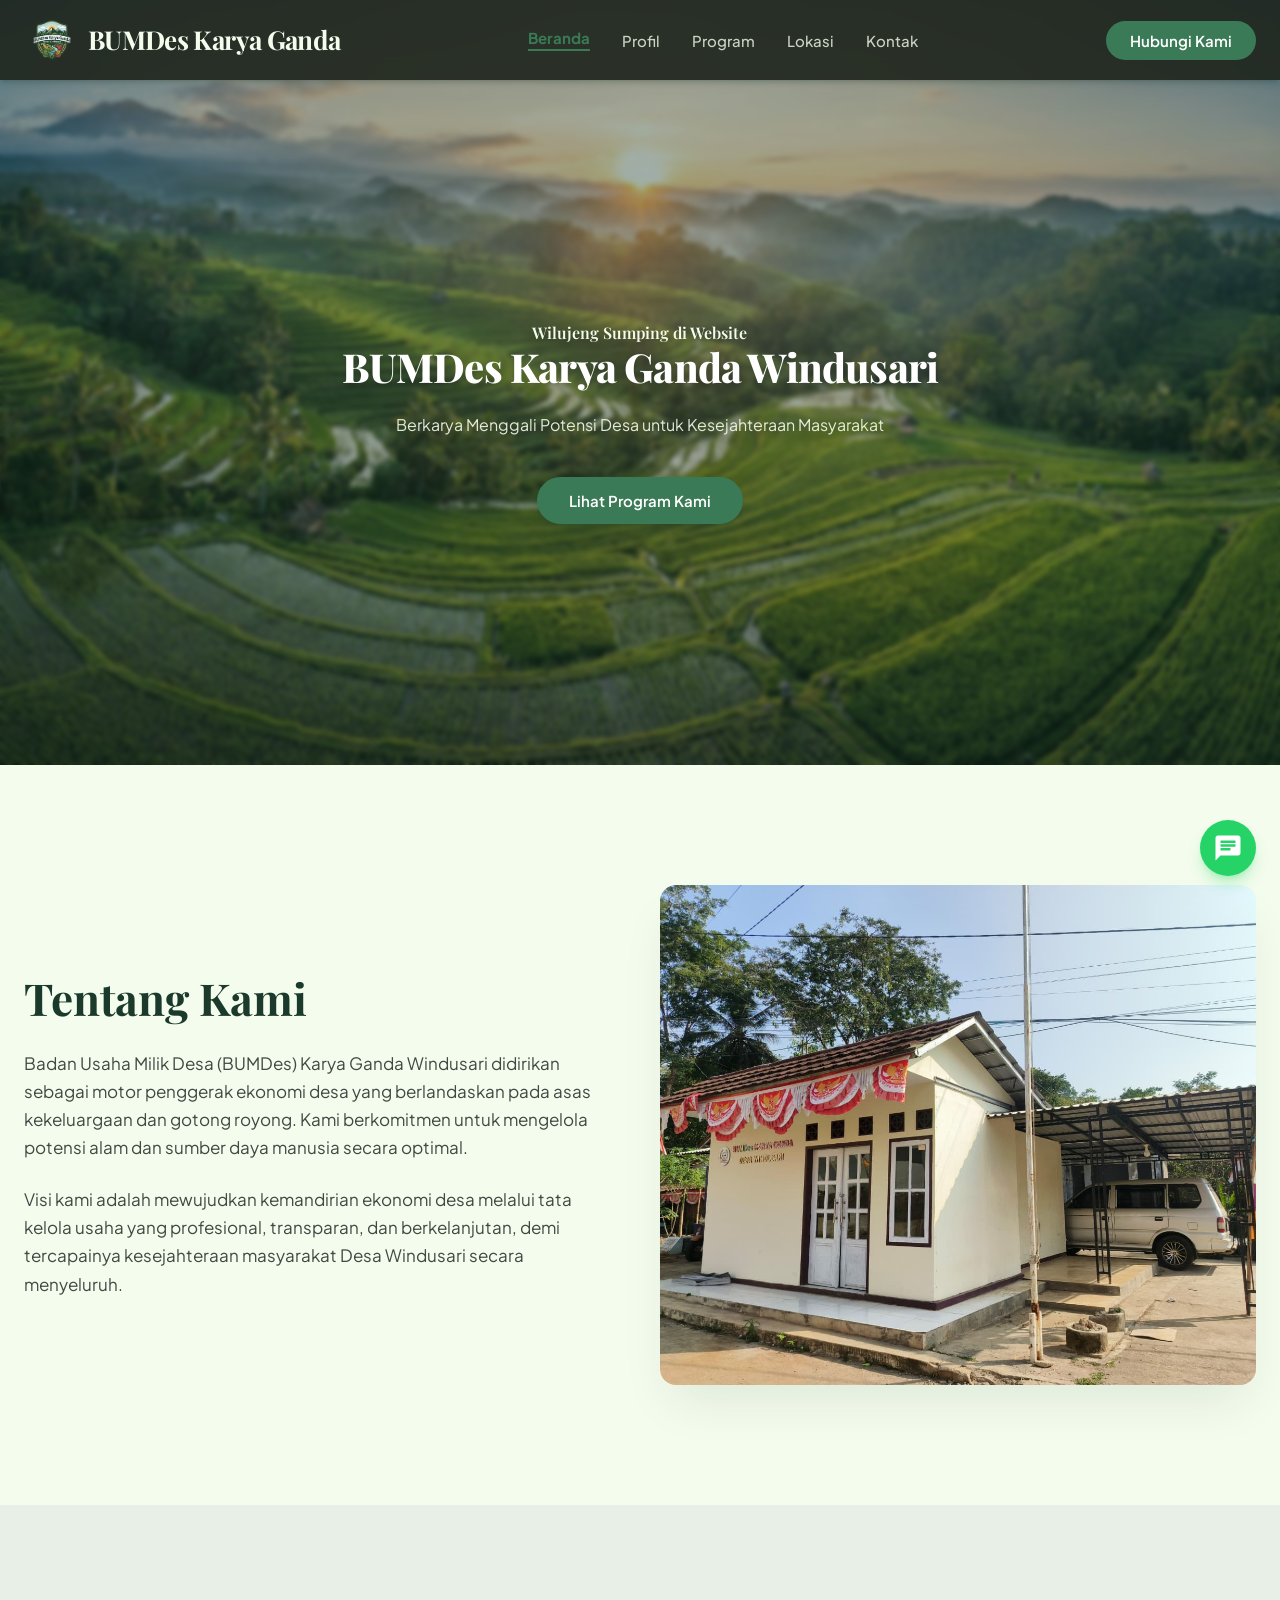
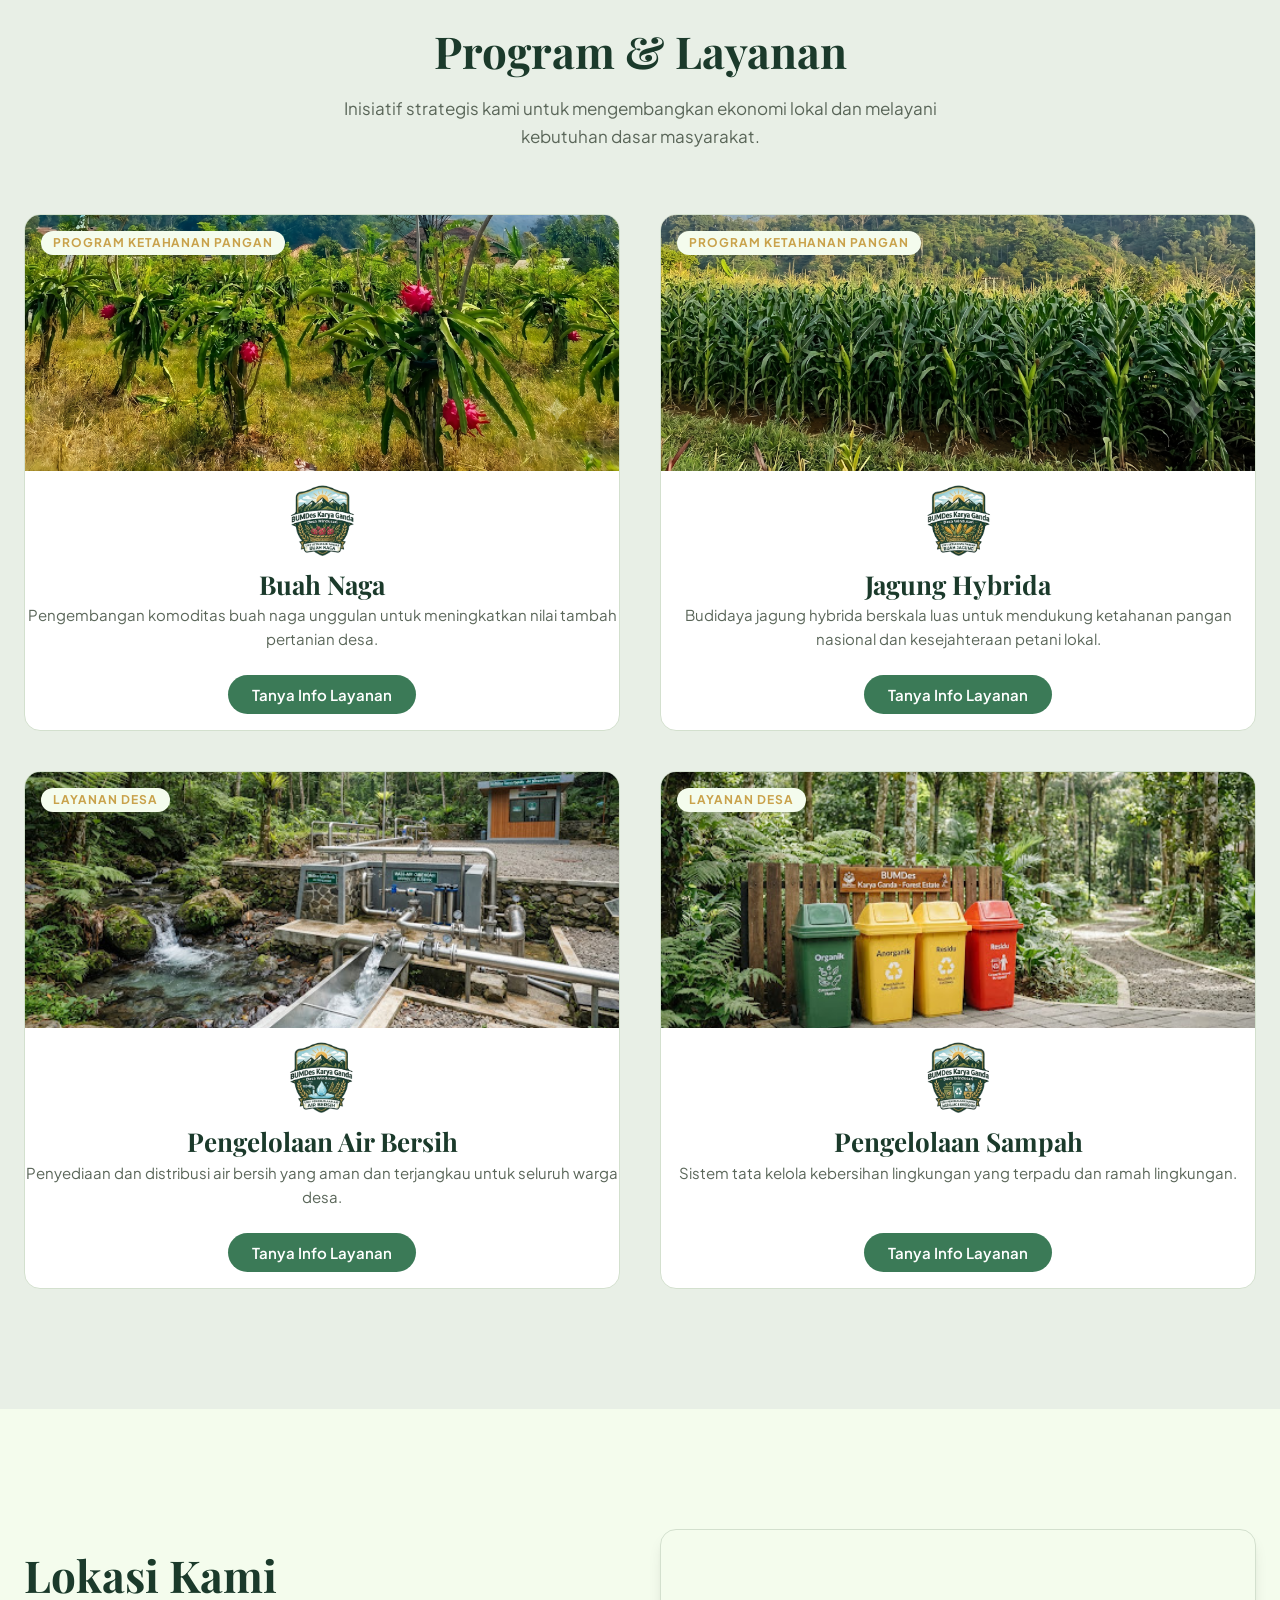
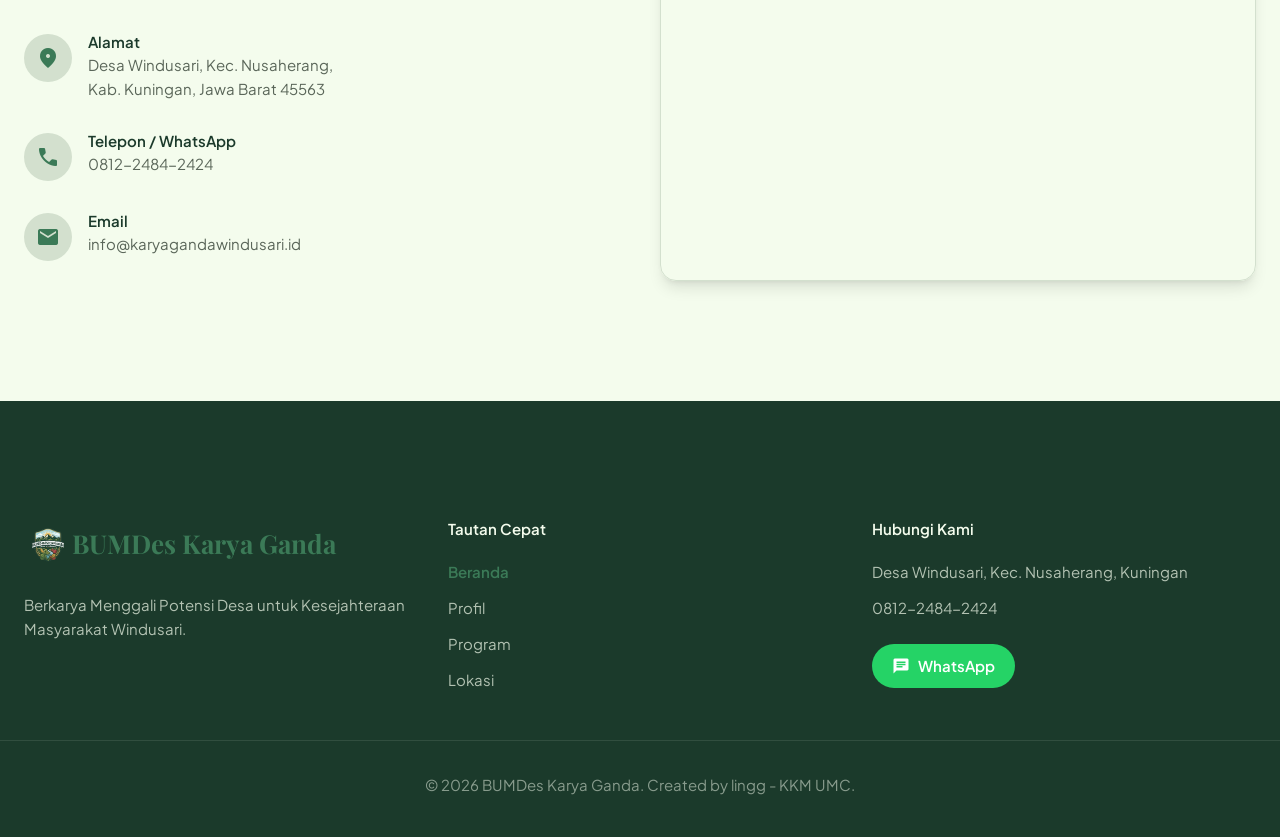
==== commit d42e2cca: "Update layout dan perbaikan UI BUMDes" ====
--- a/index.html
+++ b/index.html
@@ -1,326 +1,860 @@
-<!DOCTYPE html>
-
-<html lang="id"><head>
-<meta charset="utf-8"/>
-<meta content="width=device-width, initial-scale=1.0" name="viewport"/>
-<title>Katalog BUMDes Karya Ganda Windusari</title>
-<meta name="description" content="Katalog BUMDes Karya Ganda Windusari - Menggali Potensi Desa untuk Kesejahteraan Masyarakat. Hubungi kami untuk info layanan desa dan program ketahanan pangan."/>
-<meta property="og:title" content="Katalog BUMDes Karya Ganda Windusari"/>
-<meta property="og:description" content="Katalog BUMDes Karya Ganda Windusari - Menggali Potensi Desa untuk Kesejahteraan Masyarakat. Hubungi kami untuk info layanan desa dan program ketahanan pangan."/>
-<meta property="og:image" content="assets/images/kantor-bumdes.jpg"/>
-<!-- Google Fonts -->
-<link href="https://fonts.googleapis.com" rel="preconnect"/>
-<link crossorigin="" href="https://fonts.gstatic.com" rel="preconnect"/>
-<link href="https://fonts.googleapis.com/css2?family=Playfair+Display:wght@400;600;700;800&amp;family=Plus+Jakarta+Sans:wght@400;500;600;700&amp;display=swap" rel="stylesheet"/>
-<!-- Material Symbols -->
-<link href="https://fonts.googleapis.com/css2?family=Material+Symbols+Outlined:wght,FILL@100..700,0..1&amp;display=swap" rel="stylesheet"/>
-<link href="https://fonts.googleapis.com/css2?family=Material+Symbols+Outlined:wght,FILL@100..700,0..1&amp;display=swap" rel="stylesheet"/>
-<!-- Styles -->
-<link rel="stylesheet" href="style.css"/>
-<style>
-/* Custom Bug Fixes for Responsiveness */
-#mobile-menu {
-    align-items: flex-start !important;
-    padding: 24px !important;
-    gap: 16px;
-}
-#mobile-menu a {
-    width: 100%;
-    text-align: left;
-    display: block;
-    border-bottom: 1px solid rgba(244, 252, 237, 0.1); /* border-surface-bright/10 */
-}
-#mobile-menu a:last-child {
-    border-bottom: none;
-}
-#mobile-menu a.bg-emerald {
-    text-align: center;
-    border-bottom: none;
-}
-.tentang-kami-img-wrapper img {
-    width: 100%;
-    height: 250px;
-    object-fit: cover;
-    object-position: center;
-}
-@media (min-width: 768px) {
-    .tentang-kami-img-wrapper img {
-        height: 500px;
-    }
-}
-</style>
-</head>
-<body class="bg-surface-bright text-on-surface antialiased">
-<!-- TopNavBar -->
-<nav id="navbar" class="fixed top-0 w-full z-50 bg-charcoal-green/90 backdrop-blur-md dark:bg-charcoal-green/95 shadow-md shadow-forest-deep/20 transition-all duration-300">
-<div class="flex justify-between items-center px-container-margin max-w-container-max mx-auto h-20">
-<a class="flex items-center gap-2 font-h2 text-h2 text-surface-bright tracking-tight" href="#beranda">
-<svg xmlns="http://www.w3.org/2000/svg" width="28" height="28" viewBox="0 0 24 24" fill="none" stroke="currentColor" stroke-width="2" stroke-linecap="round" stroke-linejoin="round" class="text-emerald"><path d="M11 20A7 7 0 0 1 9.8 6.1C15.5 5 17 4.48 19 2c1 2 2 4.18 2 8 0 5.5-4.78 10-10 10Z"/><path d="M2 21c0-3 1.85-5.36 5.08-6C9.5 14.52 12 13 13 12"/></svg>
-BUMDes Karya Ganda
-</a>
-<div class="hidden md:flex items-center gap-8 font-nav-link text-nav-link">
-<a class="text-emerald font-bold border-b-2 border-emerald pb-1 transition-colors" href="#beranda">Beranda</a>
-<a class="text-surface-bright/80 hover:text-surface-bright transition-colors hover:scale-105 duration-300" href="#profil">Profil</a>
-<a class="text-surface-bright/80 hover:text-surface-bright transition-colors hover:scale-105 duration-300" href="#program">Program</a>
-<a class="text-surface-bright/80 hover:text-surface-bright transition-colors hover:scale-105 duration-300" href="#lokasi">Lokasi</a>
-<a class="text-surface-bright/80 hover:text-surface-bright transition-colors hover:scale-105 duration-300" href="#kontak">Kontak</a>
-</div>
-<a class="hidden md:inline-flex items-center justify-center bg-emerald hover:bg-forest-deep text-on-primary font-button-label text-button-label py-3 px-6 rounded-full transition-all duration-300 hover:-translate-y-0.5" href="#kontak">
-                Hubungi Kami
-            </a>
-<!-- Mobile Menu Button -->
-<button id="mobile-menu-btn" class="md:hidden text-surface-bright p-2">
-<span class="material-symbols-outlined text-3xl">menu</span>
-</button>
-</div>
-<!-- Mobile Menu Overlay -->
-<div id="mobile-menu" class="hidden md:hidden absolute top-20 left-0 w-full shadow-md shadow-forest-deep/20 flex flex-col items-center py-4 font-nav-link text-nav-link text-surface-bright" style="background-color: #1E251C;">
-<a class="py-2 hover:text-emerald transition-colors" href="#beranda">Beranda</a>
-<a class="py-2 hover:text-emerald transition-colors" href="#profil">Profil</a>
-<a class="py-2 hover:text-emerald transition-colors" href="#program">Program</a>
-<a class="py-2 hover:text-emerald transition-colors" href="#lokasi">Lokasi</a>
-<a class="py-2 hover:text-emerald transition-colors" href="#kontak">Kontak</a>
-<a class="mt-4 bg-emerald hover:bg-forest-deep text-on-primary font-button-label text-button-label py-2 px-6 rounded-full transition-all" href="#kontak">Hubungi Kami</a>
-</div>
-</nav>
-<!-- Hero Section -->
-<section class="relative min-h-[85vh] flex items-center justify-center pt-20" id="beranda">
-<div class="absolute inset-0 z-0" style='background-image: url("assets/images/hero-bg.jpg"); background-size: cover; background-position: center center; background-repeat: no-repeat;'>
-<div class="absolute inset-0 bg-forest-deep/40 backdrop-blur-[2px]"></div>
-</div>
-<div class="relative z-10 max-w-container-max mx-auto px-container-margin text-center text-surface-bright">
-<h1 class="font-hero-headline text-hero-headline md:text-hero-headline mb-6 drop-shadow-lg">
-                BUMDes Karya Ganda Windusari
-            </h1>
-<p class="font-body-lg text-body-lg md:text-xl max-w-3xl mx-auto mb-10 text-surface-bright/90 drop-shadow-md">
-                Berkarya Menggali Potensi Desa untuk Kesejahteraan Masyarakat
-            </p>
-<a class="inline-flex items-center justify-center bg-emerald hover:bg-emerald/90 text-on-primary font-button-label text-button-label py-4 px-8 rounded-full transition-all duration-300 hover:-translate-y-1 shadow-lg shadow-forest-deep/30" href="#program">
-                Lihat Program Kami
-            </a>
-</div>
-</section>
-<!-- Profil Section -->
-<section class="py-section-padding-mobile md:py-section-padding-desktop bg-surface-lowest" id="profil">
-<div class="max-w-container-max mx-auto px-container-margin">
-<div class="grid grid-cols-1 md:grid-cols-2 gap-grid-gap-desktop items-center">
-<div>
-<h2 class="font-h1 text-h1 text-forest-deep mb-6">Tentang Kami</h2>
-<div class="font-body-lg text-body-lg text-on-surface-variant space-y-6">
-<p class="">
-                            Badan Usaha Milik Desa (BUMDes) Karya Ganda Windusari didirikan sebagai motor penggerak ekonomi desa yang berlandaskan pada asas kekeluargaan dan gotong royong. Kami berkomitmen untuk mengelola potensi alam dan sumber daya manusia secara optimal.
-                        </p>
-<p class="">
-                            Visi kami adalah mewujudkan kemandirian ekonomi desa melalui tata kelola usaha yang profesional, transparan, dan berkelanjutan, demi tercapainya kesejahteraan masyarakat Desa Windusari secara menyeluruh.
-                        </p>
-</div>
-</div>
-<div class="relative rounded-xl overflow-hidden shadow-2xl shadow-forest-deep/10 tentang-kami-img-wrapper">
-<img class="w-full h-full object-cover" alt="Gedung kantor BUMDes Karya Ganda Windusari yang modern dan bersih dikelilingi pemandangan alam" src="assets/images/kantor-bumdes.jpg" loading="lazy"/>
-</div>
-</div>
-</div>
-</section>
-<!-- Program & Layanan Section -->
-<section class="py-section-padding-mobile md:py-section-padding-desktop bg-sage-light" id="program">
-<div class="max-w-container-max mx-auto px-container-margin">
-<div class="text-center mb-16">
-<h2 class="font-h1 text-h1 text-forest-deep mb-4">Program &amp; Layanan</h2>
-<p class="font-body-lg text-body-lg text-text-muted max-w-2xl mx-auto">
-                    Inisiatif strategis kami untuk mengembangkan ekonomi lokal dan melayani kebutuhan dasar masyarakat.
+<!doctype html>
+
+<html lang="id">
+  <head>
+    <meta charset="utf-8" />
+    <meta content="width=device-width, initial-scale=1.0" name="viewport" />
+    <title>BUMDes Karya Ganda Windusari</title>
+    <!-- Meta Tags untuk Thumbnail Sosial Media -->
+    <meta property="og:title" content="BUMDes Karya Ganda Windusari" />
+    <meta
+      property="og:description"
+      content="Berkarya Menggali Potensi Desa untuk Kesejahteraan Masyarakat."
+    />
+    <meta property="og:image" content="assets/images/og-bumdes.jpg" />
+    <meta property="og:type" content="website" />
+    <meta property="og:url" content="https://(link-website-kamu-nanti).com" />
+    <meta
+      name="description"
+      content="Katalog BUMDes Karya Ganda Windusari - Menggali Potensi Desa untuk Kesejahteraan Masyarakat. Hubungi kami untuk info layanan desa dan program ketahanan pangan."
+    />
+    <meta property="og:title" content="Katalog BUMDes Karya Ganda Windusari" />
+    <meta
+      property="og:description"
+      content="Katalog BUMDes Karya Ganda Windusari - Menggali Potensi Desa untuk Kesejahteraan Masyarakat. Hubungi kami untuk info layanan desa dan program ketahanan pangan."
+    />
+    <meta property="og:image" content="assets/images/kantor-bumdes.jpg" />
+    <!-- Google Fonts -->
+    <link href="https://fonts.googleapis.com" rel="preconnect" />
+    <link crossorigin="" href="https://fonts.gstatic.com" rel="preconnect" />
+    <link
+      href="https://fonts.googleapis.com/css2?family=Playfair+Display:wght@400;600;700;800&family=Plus+Jakarta+Sans:wght@400;500;600;700&display=swap"
+      rel="stylesheet"
+    />
+    <!-- Material Symbols -->
+    <link
+      href="https://fonts.googleapis.com/css2?family=Material+Symbols+Outlined:wght,FILL@100..700,0..1&amp;display=swap"
+      rel="stylesheet"
+    />
+    <link
+      href="https://fonts.googleapis.com/css2?family=Material+Symbols+Outlined:wght,FILL@100..700,0..1&amp;display=swap"
+      rel="stylesheet"
+    />
+    <!-- Styles -->
+    <link rel="stylesheet" href="style.css" />
+    <style>
+      /* Custom Bug Fixes for Responsiveness */
+      @keyframes fadeInUp {
+        0% {
+          opacity: 0;
+          transform: translateY(20px);
+        }
+        100% {
+          opacity: 1;
+          transform: translateY(0);
+        }
+      }
+      .animate-fade-in-up {
+        opacity: 0;
+        animation: fadeInUp 0.8s ease-out forwards;
+      }
+      .delay-100 {
+        animation-delay: 100ms;
+      }
+      .delay-200 {
+        animation-delay: 200ms;
+      }
+      @keyframes kenBurns {
+        0% {
+          transform: scale(1);
+        }
+        100% {
+          transform: scale(1.08);
+        }
+      }
+      .animate-ken-burns {
+        animation: kenBurns 20s ease-in-out infinite alternate;
+      }
+      @keyframes bounceSoft {
+        0%,
+        100% {
+          transform: translateY(0);
+        }
+        50% {
+          transform: translateY(10px);
+        }
+      }
+      .animate-bounce-soft {
+        animation: bounceSoft 2s ease-in-out infinite;
+      }
+      .font-playfair {
+        font-family: "Playfair Display", serif;
+      }
+      #mobile-menu {
+        align-items: flex-start !important;
+        padding: 24px !important;
+        gap: 16px;
+      }
+      #mobile-menu a {
+        width: 100%;
+        text-align: left;
+        display: block;
+        border-bottom: 1px solid rgba(244, 252, 237, 0.1); /* border-surface-bright/10 */
+      }
+      #mobile-menu a:last-child {
+        border-bottom: none;
+      }
+      #mobile-menu a.bg-emerald {
+        text-align: center;
+        border-bottom: none;
+      }
+      .tentang-kami-img-wrapper img {
+        width: 100%;
+        height: 250px;
+        object-fit: cover;
+        object-position: center;
+      }
+      @media (min-width: 768px) {
+        .tentang-kami-img-wrapper img {
+          height: 500px;
+        }
+      }
+    </style>
+  </head>
+  <body class="bg-surface-bright text-on-surface antialiased">
+    <!-- TopNavBar -->
+    <nav
+      id="navbar"
+      class="fixed top-0 w-full z-50 bg-charcoal-green/90 backdrop-blur-md dark:bg-charcoal-green/95 shadow-md shadow-forest-deep/20 transition-all duration-300"
+    >
+      <div
+        class="flex justify-between items-center px-6 md:px-12 max-w-6xl mx-auto h-20"
+      >
+        <a
+          class="flex items-center gap-2 font-h2 text-h2 text-surface-bright tracking-tight"
+          href="#beranda"
+        >
+          <img
+            src="assets/images/logo-bumdes.png"
+            alt="Logo BUMDes Karya Ganda"
+            class="w-14 h-14 object-contain"
+          />
+          BUMDes Karya Ganda
+        </a>
+        <div
+          class="hidden md:flex items-center gap-8 font-nav-link text-nav-link"
+        >
+          <a
+            class="desktop-nav-link text-surface-bright/80 hover:text-surface-bright transition-colors hover:scale-105 duration-300"
+            href="#beranda"
+            >Beranda</a
+          >
+          <a
+            class="desktop-nav-link text-surface-bright/80 hover:text-surface-bright transition-colors hover:scale-105 duration-300"
+            href="#profil"
+            >Profil</a
+          >
+          <a
+            class="desktop-nav-link text-surface-bright/80 hover:text-surface-bright transition-colors hover:scale-105 duration-300"
+            href="#program"
+            >Program</a
+          >
+          <a
+            class="desktop-nav-link text-surface-bright/80 hover:text-surface-bright transition-colors hover:scale-105 duration-300"
+            href="#lokasi"
+            >Lokasi</a
+          >
+          <a
+            class="desktop-nav-link text-surface-bright/80 hover:text-surface-bright transition-colors hover:scale-105 duration-300"
+            href="#kontak"
+            >Kontak</a
+          >
+        </div>
+        <a
+          class="hidden md:inline-flex items-center justify-center whitespace-nowrap bg-emerald hover:bg-forest-deep text-on-primary font-button-label text-button-label py-3 px-6 rounded-full transition-all duration-300 hover:-translate-y-0.5"
+          href="#kontak"
+        >
+          Hubungi Kami
+        </a>
+        <!-- Mobile Menu Button -->
+        <button id="mobile-menu-btn" class="md:hidden text-surface-bright p-2">
+          <span class="material-symbols-outlined text-3xl">menu</span>
+        </button>
+      </div>
+      <!-- Mobile Menu Overlay -->
+      <div
+        id="mobile-menu"
+        class="hidden md:hidden absolute top-20 left-0 w-full shadow-md shadow-forest-deep/20 flex flex-col items-center py-4 font-nav-link text-nav-link text-surface-bright"
+        style="background-color: #1e251c"
+      >
+        <a
+          class="mobile-nav-link py-2 hover:text-emerald transition-colors"
+          href="#beranda"
+          >Beranda</a
+        >
+        <a
+          class="mobile-nav-link py-2 hover:text-emerald transition-colors"
+          href="#profil"
+          >Profil</a
+        >
+        <a
+          class="mobile-nav-link py-2 hover:text-emerald transition-colors"
+          href="#program"
+          >Program</a
+        >
+        <a
+          class="mobile-nav-link py-2 hover:text-emerald transition-colors"
+          href="#lokasi"
+          >Lokasi</a
+        >
+        <a
+          class="mobile-nav-link py-2 hover:text-emerald transition-colors"
+          href="#kontak"
+          >Kontak</a
+        >
+        <a
+          class="mt-4 bg-emerald hover:bg-forest-deep text-on-primary font-button-label text-button-label py-2 px-6 rounded-full transition-all"
+          href="#kontak"
+          >Hubungi Kami</a
+        >
+      </div>
+    </nav>
+    <!-- Hero Section -->
+    <section
+      class="relative min-h-[85vh] flex items-center justify-center pt-20"
+      id="beranda"
+    >
+      <div class="absolute inset-0 z-0 overflow-hidden">
+        <div
+          class="absolute inset-0 animate-ken-burns"
+          style="
+            background-image: url(&quot;assets/images/hero-bg.jpg&quot;);
+            background-size: cover;
+            background-position: center center;
+            background-repeat: no-repeat;
+          "
+        ></div>
+        <div
+          class="absolute inset-0 bg-forest-deep/40 backdrop-blur-[2px]"
+        ></div>
+      </div>
+      <div
+        class="relative z-10 max-w-6xl mx-auto px-6 md:px-12 text-center text-surface-bright flex flex-col items-center"
+      >
+        <p
+          class="font-playfair text-[1.125rem] md:text-[1.375rem] font-semibold text-[#C9A24B] tracking-wider mb-2 animate-fade-in-up"
+          style="text-shadow: 0 2px 12px rgba(0, 0, 0, 0.5)"
+        >
+          Wilujeng Sumping di Website
+        </p>
+        <h1
+          class="font-hero-headline text-hero-headline md:text-hero-headline mb-6 drop-shadow-lg text-white"
+        >
+          BUMDes Karya Ganda Windusari
+        </h1>
+        <p
+          class="font-body-lg text-xl md:text-2xl font-light max-w-3xl mx-auto mb-10 text-surface-bright/90 animate-fade-in-up delay-100"
+          style="text-shadow: 0 2px 12px rgba(0, 0, 0, 0.25)"
+        >
+          Berkarya Menggali Potensi Desa untuk Kesejahteraan Masyarakat
+        </p>
+        <a
+          class="inline-flex items-center justify-center bg-emerald hover:bg-emerald/90 text-on-primary font-button-label text-button-label py-4 px-8 rounded-full transition-all duration-300 hover:-translate-y-2 hover:shadow-2xl shadow-lg shadow-forest-deep/30 animate-fade-in-up delay-200"
+          href="#program"
+        >
+          Lihat Program Kami
+        </a>
+      </div>
+      <a
+        href="#profil"
+        class="absolute bottom-8 left-1/2 -translate-x-1/2 z-20 text-white/70 hover:text-white transition-colors flex flex-col items-center animate-bounce-soft"
+        aria-label="Scroll down to Profil section"
+      >
+        <svg
+          xmlns="http://www.w3.org/2000/svg"
+          class="h-10 w-10"
+          fill="none"
+          viewBox="0 0 24 24"
+          stroke="currentColor"
+          stroke-width="1.5"
+        >
+          <path
+            stroke-linecap="round"
+            stroke-linejoin="round"
+            d="M19 9l-7 7-7-7"
+          />
+        </svg>
+      </a>
+    </section>
+    <!-- Profil Section -->
+    <section
+      class="py-section-padding-mobile md:py-section-padding-desktop bg-surface-lowest"
+      id="profil"
+    >
+      <div class="max-w-6xl mx-auto px-6 md:px-12">
+        <div
+          class="grid grid-cols-1 md:grid-cols-2 gap-grid-gap-desktop items-center"
+        >
+          <div>
+            <h2 class="font-h1 text-h1 text-forest-deep mb-6">Tentang Kami</h2>
+            <div
+              class="font-body-lg text-body-lg text-on-surface-variant space-y-6"
+            >
+              <p class="">
+                Badan Usaha Milik Desa (BUMDes) Karya Ganda Windusari didirikan
+                sebagai motor penggerak ekonomi desa yang berlandaskan pada asas
+                kekeluargaan dan gotong royong. Kami berkomitmen untuk mengelola
+                potensi alam dan sumber daya manusia secara optimal.
+              </p>
+              <p class="">
+                Visi kami adalah mewujudkan kemandirian ekonomi desa melalui
+                tata kelola usaha yang profesional, transparan, dan
+                berkelanjutan, demi tercapainya kesejahteraan masyarakat Desa
+                Windusari secara menyeluruh.
+              </p>
+            </div>
+          </div>
+          <div
+            class="relative rounded-xl overflow-hidden shadow-2xl shadow-forest-deep/10 tentang-kami-img-wrapper"
+          >
+            <img
+              class="w-full h-full object-cover"
+              alt="Gedung kantor BUMDes Karya Ganda Windusari yang modern dan bersih dikelilingi pemandangan alam"
+              src="assets/images/kantor-bumdes.jpg"
+              loading="lazy"
+            />
+          </div>
+        </div>
+      </div>
+    </section>
+    <!-- Program & Layanan Section -->
+    <section
+      class="py-section-padding-mobile md:py-section-padding-desktop bg-sage-light"
+      id="program"
+    >
+      <div class="max-w-6xl mx-auto px-6 md:px-12">
+        <div class="text-center mb-16">
+          <h2 class="font-h1 text-h1 text-forest-deep mb-4">
+            Program &amp; Layanan
+          </h2>
+          <p
+            class="font-body-lg text-body-lg text-text-muted max-w-2xl mx-auto"
+          >
+            Inisiatif strategis kami untuk mengembangkan ekonomi lokal dan
+            melayani kebutuhan dasar masyarakat.
+          </p>
+        </div>
+        <div class="grid grid-cols-1 md:grid-cols-2 gap-8 md:gap-10">
+          <!-- Card 1 -->
+          <div
+            class="bg-surface-container-lowest rounded-xl border border-sage-mid card-hover-effect flex flex-col overflow-hidden transition-all duration-300 hover:-translate-y-2 hover:shadow-2xl"
+          >
+            <div class="card-image-wrapper h-64 relative">
+              <img
+                class="w-full h-full object-cover card-image-zoom"
+                style="object-position: bottom"
+                alt="Buah naga segar hasil budidaya BUMDes Karya Ganda Windusari"
+                src="assets/images/buah-naga.jpg"
+                loading="lazy"
+              />
+              <div
+                class="absolute top-4 left-4 text-gold font-label-badge text-label-badge px-3 py-1.5 rounded-full uppercase bg-surface-bright"
+              >
+                PROGRAM KETAHANAN PANGAN
+              </div>
+            </div>
+            <div
+              class="p-5 sm:p-8 flex flex-col flex-grow items-center text-center"
+            >
+              <img
+                src="assets/images/logo-buahnaga.png"
+                alt="Logo Unit Buah Naga BUMDes Karya Ganda"
+                class="w-24 h-24 mx-auto object-contain mb-2 rounded-full"
+                style="width: 96px; height: 96px"
+              />
+              <h3 class="font-h2 text-h2 text-forest-deep mb-2 text-center">
+                Buah Naga
+              </h3>
+              <p
+                class="font-body-md text-body-md text-text-muted mb-6 flex-grow"
+              >
+                Pengembangan komoditas buah naga unggulan untuk meningkatkan
+                nilai tambah pertanian desa.
+              </p>
+              <!-- TODO: ganti dengan nomor WhatsApp asli BUMDes -->
+              <a
+                class="inline-flex items-center justify-center bg-emerald hover:bg-forest-deep text-on-primary font-button-label text-button-label py-3 px-6 rounded-full transition-all duration-300 w-full sm:w-auto mb-4"
+                href="https://wa.me/6281224842424?text=Halo%20BUMDes%20Karya%20Ganda%20Windusari,%20saya%20ingin%20mendapatkan%20informasi%20mengenai%20Buah%20Naga..."
+                target="_blank"
+              >
+                Tanya Info Layanan
+              </a>
+            </div>
+          </div>
+          <!-- Card 2 -->
+          <div
+            class="bg-surface-container-lowest rounded-xl border border-sage-mid card-hover-effect flex flex-col overflow-hidden transition-all duration-300 hover:-translate-y-2 hover:shadow-2xl"
+          >
+            <div class="card-image-wrapper h-64 relative">
+              <img
+                class="w-full h-full object-cover card-image-zoom"
+                style="object-position: bottom"
+                alt="Perkebunan jagung hybrida yang subur dan luas di Windusari"
+                src="assets/images/jagung-hybrida.jpg"
+                loading="lazy"
+              />
+              <div
+                class="absolute top-4 left-4 text-gold font-label-badge text-label-badge px-3 py-1.5 rounded-full uppercase bg-surface-bright"
+              >
+                PROGRAM KETAHANAN PANGAN
+              </div>
+            </div>
+            <div
+              class="p-5 sm:p-8 flex flex-col flex-grow items-center text-center"
+            >
+              <img
+                src="assets/images/logo-jagung.png"
+                alt="Logo Unit Jagung Hybrida BUMDes Karya Ganda"
+                class="w-24 h-24 mx-auto object-contain mb-2 rounded-full"
+                style="width: 96px; height: 96px"
+              />
+              <h3 class="font-h2 text-h2 text-forest-deep mb-2 text-center">
+                Jagung Hybrida
+              </h3>
+              <p
+                class="font-body-md text-body-md text-text-muted mb-6 flex-grow"
+              >
+                Budidaya jagung hybrida berskala luas untuk mendukung ketahanan
+                pangan nasional dan kesejahteraan petani lokal.
+              </p>
+              <!-- TODO: ganti dengan nomor WhatsApp asli BUMDes -->
+              <a
+                class="inline-flex items-center justify-center bg-emerald hover:bg-forest-deep text-on-primary font-button-label text-button-label py-3 px-6 rounded-full transition-all duration-300 w-full sm:w-auto mb-4"
+                href="https://wa.me/6281224842424?text=Halo%20BUMDes%20Karya%20Ganda%20Windusari,%20saya%20ingin%20mendapatkan%20informasi%20mengenai%20Jagung%20Hybrida..."
+                target="_blank"
+              >
+                Tanya Info Layanan
+              </a>
+            </div>
+          </div>
+          <!-- Card 3 -->
+          <div
+            class="bg-surface-container-lowest rounded-xl border border-sage-mid card-hover-effect flex flex-col overflow-hidden transition-all duration-300 hover:-translate-y-2 hover:shadow-2xl"
+          >
+            <div class="card-image-wrapper h-64 relative">
+              <img
+                class="w-full h-full object-cover card-image-zoom"
+                alt="Fasilitas pengelolaan air bersih desa yang terjaga kualitasnya"
+                src="assets/images/air-bersih.jpg"
+                loading="lazy"
+              />
+              <div
+                class="absolute top-4 left-4 text-gold font-label-badge text-label-badge px-3 py-1.5 rounded-full uppercase bg-surface-bright"
+              >
+                LAYANAN DESA
+              </div>
+            </div>
+            <div
+              class="p-5 sm:p-8 flex flex-col flex-grow items-center text-center"
+            >
+              <img
+                src="assets/images/logo-air.png"
+                alt="Logo Unit Pengelolaan Air Bersih BUMDes Karya Ganda"
+                class="w-24 h-24 mx-auto object-contain mb-2 rounded-full"
+                style="width: 96px; height: 96px"
+              />
+              <h3 class="font-h2 text-h2 text-forest-deep mb-2 text-center">
+                Pengelolaan Air Bersih
+              </h3>
+              <p
+                class="font-body-md text-body-md text-text-muted mb-6 flex-grow"
+              >
+                Penyediaan dan distribusi air bersih yang aman dan terjangkau
+                untuk seluruh warga desa.
+              </p>
+              <!-- TODO: ganti dengan nomor WhatsApp asli BUMDes -->
+              <a
+                class="inline-flex items-center justify-center bg-emerald hover:bg-forest-deep text-on-primary font-button-label text-button-label py-3 px-6 rounded-full transition-all duration-300 w-full sm:w-auto mb-4"
+                href="https://wa.me/6281224842424?text=Halo%20BUMDes%20Karya%20Ganda%20Windusari,%20saya%20ingin%20mendapatkan%20informasi%20mengenai%20Pengelolaan%20Air%20Bersih..."
+                target="_blank"
+              >
+                Tanya Info Layanan
+              </a>
+            </div>
+          </div>
+          <!-- Card 4 -->
+          <div
+            class="bg-surface-container-lowest rounded-xl border border-sage-mid card-hover-effect flex flex-col overflow-hidden transition-all duration-300 hover:-translate-y-2 hover:shadow-2xl"
+          >
+            <div class="card-image-wrapper h-64 relative">
+              <img
+                class="w-full h-full object-cover card-image-zoom"
+                alt="Sistem pengelolaan sampah terpadu yang ramah lingkungan"
+                src="assets/images/pengelolaan-sampah.jpg"
+                loading="lazy"
+              />
+              <div
+                class="absolute top-4 left-4 text-gold font-label-badge text-label-badge px-3 py-1.5 rounded-full uppercase bg-surface-bright"
+              >
+                LAYANAN DESA
+              </div>
+            </div>
+            <div
+              class="p-5 sm:p-8 flex flex-col flex-grow items-center text-center"
+            >
+              <img
+                src="assets/images/logo-sampah.png"
+                alt="Logo Unit Pengelolaan Sampah BUMDes Karya Ganda"
+                class="w-24 h-24 mx-auto object-contain mb-2 rounded-full"
+                style="width: 96px; height: 96px"
+              />
+              <h3 class="font-h2 text-h2 text-forest-deep mb-2 text-center">
+                Pengelolaan Sampah
+              </h3>
+              <p
+                class="font-body-md text-body-md text-text-muted mb-6 flex-grow"
+              >
+                Sistem tata kelola kebersihan lingkungan yang terpadu dan ramah
+                lingkungan.
+              </p>
+              <!-- TODO: ganti dengan nomor WhatsApp asli BUMDes -->
+              <a
+                class="inline-flex items-center justify-center bg-emerald hover:bg-forest-deep text-on-primary font-button-label text-button-label py-3 px-6 rounded-full transition-all duration-300 w-full sm:w-auto mb-4"
+                href="https://wa.me/6281224842424?text=Halo%20BUMDes%20Karya%20Ganda%20Windusari,%20saya%20ingin%20mendapatkan%20informasi%20mengenai%20Pengelolaan%20Sampah..."
+                target="_blank"
+              >
+                Tanya Info Layanan
+              </a>
+            </div>
+          </div>
+        </div>
+      </div>
+    </section>
+    <!-- Lokasi Section -->
+    <section
+      class="py-section-padding-mobile md:py-section-padding-desktop bg-surface-bright"
+      id="lokasi"
+    >
+      <div class="max-w-6xl mx-auto px-6 md:px-12">
+        <div
+          class="grid grid-cols-1 md:grid-cols-2 gap-grid-gap-desktop items-center"
+        >
+          <div class="space-y-8">
+            <h2 class="font-h1 text-h1 text-forest-deep">Lokasi Kami</h2>
+            <div class="flex items-start gap-4">
+              <div
+                class="w-12 h-12 rounded-full bg-sage-mid flex items-center justify-center flex-shrink-0"
+              >
+                <span
+                  class="material-symbols-outlined text-emerald text-2xl material-symbols-fill"
+                  >location_on</span
+                >
+              </div>
+              <div>
+                <h4
+                  class="font-button-label text-button-label text-forest-deep mb-1"
+                >
+                  Alamat
+                </h4>
+                <p class="font-body-md text-body-md text-text-muted">
+                  Desa Windusari, Kec. Nusaherang,<br />Kab. Kuningan, Jawa
+                  Barat 45563
                 </p>
-</div>
-<div class="grid grid-cols-1 md:grid-cols-2 gap-8 md:gap-10">
-<!-- Card 1 -->
-<div class="bg-surface-container-lowest rounded-xl border border-sage-mid card-hover-effect flex flex-col overflow-hidden">
-<div class="card-image-wrapper h-64 relative">
-<img class="w-full h-full object-cover card-image-zoom" style="object-position: bottom;" alt="Buah naga segar hasil budidaya BUMDes Karya Ganda Windusari" src="assets/images/buah-naga.jpg" loading="lazy"/>
-<div class="absolute top-4 left-4 text-gold font-label-badge text-label-badge px-3 py-1.5 rounded-full uppercase bg-surface-bright">
-                            PROGRAM KETAHANAN PANGAN
-                        </div>
-</div>
-<div class="p-8 flex flex-col flex-grow">
-<svg xmlns="http://www.w3.org/2000/svg" width="40" height="40" viewBox="0 0 24 24" fill="none" stroke="currentColor" stroke-width="2" stroke-linecap="round" stroke-linejoin="round" class="text-emerald mb-4"><path d="M7 20h10"/><path d="M10 20c5.5-2.5.8-6.4 3-10"/><path d="M9.5 9.4c1.1.8 1.8 2.2 2.3 3.7-2 .4-3.5.4-4.8-.3-1.2-.6-2.3-1.9-3-4.2 2.8-.5 4.4 0 5.5.8z"/><path d="M14.1 6a7 7 0 0 0-1.1 4c1.9-.1 3.3-.6 4.3-1.4 1-1 1.6-2.3 1.7-4.6-2.7.1-4 1-4.9 2z"/></svg>
-<h3 class="font-h2 text-h2 text-forest-deep mb-4">Buah Naga</h3>
-<p class="font-body-md text-body-md text-text-muted mb-8 flex-grow">
-                            Pengembangan komoditas buah naga unggulan untuk meningkatkan nilai tambah pertanian desa.
-                        </p>
-<!-- TODO: ganti dengan nomor WhatsApp asli BUMDes -->
-<a class="inline-flex items-center justify-center bg-emerald hover:bg-forest-deep text-on-primary font-button-label text-button-label py-3 px-6 rounded-full transition-all duration-300 w-full sm:w-auto" href="https://wa.me/6281234567890?text=Halo%20BUMDes%20Karya%20Ganda%2C%20saya%20ingin%20tanya%20info%20mengenai%20Buah%20Naga." target="_blank">
-                            Tanya Info Layanan
-                        </a>
-</div>
-</div>
-<!-- Card 2 -->
-<div class="bg-surface-container-lowest rounded-xl border border-sage-mid card-hover-effect flex flex-col overflow-hidden">
-<div class="card-image-wrapper h-64 relative">
-<img class="w-full h-full object-cover card-image-zoom" style="object-position: bottom;" alt="Perkebunan jagung hybrida yang subur dan luas di Windusari" src="assets/images/jagung-hybrida.jpg" loading="lazy"/>
-<div class="absolute top-4 left-4 text-gold font-label-badge text-label-badge px-3 py-1.5 rounded-full uppercase bg-surface-bright">
-                            PROGRAM KETAHANAN PANGAN
-                        </div>
-</div>
-<div class="p-8 flex flex-col flex-grow">
-<svg xmlns="http://www.w3.org/2000/svg" width="40" height="40" viewBox="0 0 24 24" fill="none" stroke="currentColor" stroke-width="2" stroke-linecap="round" stroke-linejoin="round" class="text-emerald mb-4"><path d="M11 20A7 7 0 0 1 9.8 6.1C15.5 5 17 4.48 19 2c1 2 2 4.18 2 8 0 5.5-4.78 10-10 10Z"/><path d="M2 21c0-3 1.85-5.36 5.08-6C9.5 14.52 12 13 13 12"/></svg>
-<h3 class="font-h2 text-h2 text-forest-deep mb-4">Jagung Hybrida</h3>
-<p class="font-body-md text-body-md text-text-muted mb-8 flex-grow">
-                            Budidaya jagung hybrida berskala luas untuk mendukung ketahanan pangan nasional dan kesejahteraan petani lokal.
-                        </p>
-<!-- TODO: ganti dengan nomor WhatsApp asli BUMDes -->
-<a class="inline-flex items-center justify-center bg-emerald hover:bg-forest-deep text-on-primary font-button-label text-button-label py-3 px-6 rounded-full transition-all duration-300 w-full sm:w-auto" href="https://wa.me/6281234567890?text=Halo%20BUMDes%20Karya%20Ganda%2C%20saya%20ingin%20tanya%20info%20mengenai%20Jagung%20Hybrida." target="_blank">
-                            Tanya Info Layanan
-                        </a>
-</div>
-</div>
-<!-- Card 3 -->
-<div class="bg-surface-container-lowest rounded-xl border border-sage-mid card-hover-effect flex flex-col overflow-hidden">
-<div class="card-image-wrapper h-64 relative">
-<img class="w-full h-full object-cover card-image-zoom" alt="Fasilitas pengelolaan air bersih desa yang terjaga kualitasnya" src="assets/images/air-bersih.jpg" loading="lazy"/>
-<div class="absolute top-4 left-4 text-gold font-label-badge text-label-badge px-3 py-1.5 rounded-full uppercase bg-surface-bright">
-                            LAYANAN DESA
-                        </div>
-</div>
-<div class="p-8 flex flex-col flex-grow">
-<svg xmlns="http://www.w3.org/2000/svg" width="40" height="40" viewBox="0 0 24 24" fill="none" stroke="currentColor" stroke-width="2" stroke-linecap="round" stroke-linejoin="round" class="text-emerald mb-4"><path d="M12 22a7 7 0 0 0 7-7c0-2-1-3.9-3-5.5s-3.5-4-4-6.5c-.5 2.5-2 4.9-4 6.5C6 11.1 5 13 5 15a7 7 0 0 0 7 7z"/></svg>
-<h3 class="font-h2 text-h2 text-forest-deep mb-4">Pengelolaan Air Bersih</h3>
-<p class="font-body-md text-body-md text-text-muted mb-8 flex-grow">
-                            Penyediaan dan distribusi air bersih yang aman dan terjangkau untuk seluruh warga desa.
-                        </p>
-<!-- TODO: ganti dengan nomor WhatsApp asli BUMDes -->
-<a class="inline-flex items-center justify-center bg-emerald hover:bg-forest-deep text-on-primary font-button-label text-button-label py-3 px-6 rounded-full transition-all duration-300 w-full sm:w-auto" href="https://wa.me/6281234567890?text=Halo%20BUMDes%20Karya%20Ganda%2C%20saya%20ingin%20tanya%20info%20mengenai%20Pengelolaan%20Air%20Bersih." target="_blank">
-                            Tanya Info Layanan
-                        </a>
-</div>
-</div>
-<!-- Card 4 -->
-<div class="bg-surface-container-lowest rounded-xl border border-sage-mid card-hover-effect flex flex-col overflow-hidden">
-<div class="card-image-wrapper h-64 relative">
-<img class="w-full h-full object-cover card-image-zoom" alt="Sistem pengelolaan sampah terpadu yang ramah lingkungan" src="assets/images/pengelolaan-sampah.jpg" loading="lazy"/>
-<div class="absolute top-4 left-4 text-gold font-label-badge text-label-badge px-3 py-1.5 rounded-full uppercase bg-surface-bright">
-                            LAYANAN DESA
-                        </div>
-</div>
-<div class="p-8 flex flex-col flex-grow">
-<svg xmlns="http://www.w3.org/2000/svg" width="40" height="40" viewBox="0 0 24 24" fill="none" stroke="currentColor" stroke-width="2" stroke-linecap="round" stroke-linejoin="round" class="text-emerald mb-4"><path d="M7 19H4.815a1.83 1.83 0 0 1-1.57-.881 1.785 1.785 0 0 1-.004-1.784L7.196 9.5"/><path d="M11 19h8.203a1.83 1.83 0 0 0 1.556-.89 1.784 1.784 0 0 0 0-1.775l-1.226-2.12"/><path d="m14 16-3 3 3 3"/><path d="M8.293 13.596 7.196 9.5 3.1 10.598"/><path d="m9.344 5.811 1.093-1.892A1.83 1.83 0 0 1 11.985 3a1.784 1.784 0 0 1 1.546.888l3.943 6.843"/><path d="m13.378 9.633 4.096-1.098 1.097 4.096"/></svg>
-<h3 class="font-h2 text-h2 text-forest-deep mb-4">Pengelolaan Sampah</h3>
-<p class="font-body-md text-body-md text-text-muted mb-8 flex-grow">
-                            Sistem tata kelola kebersihan lingkungan yang terpadu dan ramah lingkungan.
-                        </p>
-<!-- TODO: ganti dengan nomor WhatsApp asli BUMDes -->
-<a class="inline-flex items-center justify-center bg-emerald hover:bg-forest-deep text-on-primary font-button-label text-button-label py-3 px-6 rounded-full transition-all duration-300 w-full sm:w-auto" href="https://wa.me/6281234567890?text=Halo%20BUMDes%20Karya%20Ganda%2C%20saya%20ingin%20tanya%20info%20mengenai%20Pengelolaan%20Sampah." target="_blank">
-                            Tanya Info Layanan
-                        </a>
-</div>
-</div>
-</div>
-</div>
-</section>
-<!-- Lokasi Section -->
-<section class="py-section-padding-mobile md:py-section-padding-desktop bg-surface-bright" id="lokasi">
-<div class="max-w-container-max mx-auto px-container-margin">
-<div class="grid grid-cols-1 md:grid-cols-2 gap-grid-gap-desktop items-center">
-<div class="space-y-8">
-<h2 class="font-h1 text-h1 text-forest-deep">Lokasi Kami</h2>
-<div class="flex items-start gap-4">
-<div class="w-12 h-12 rounded-full bg-sage-mid flex items-center justify-center flex-shrink-0">
-<span class="material-symbols-outlined text-emerald text-2xl material-symbols-fill">location_on</span>
-</div>
-<div>
-<h4 class="font-button-label text-button-label text-forest-deep mb-1">Alamat</h4>
-<p class="font-body-md text-body-md text-text-muted">Desa Windusari, Kec. Nusaherang,<br/>Kab. Kuningan, Jawa Barat 45563</p>
-</div>
-</div>
-<div class="flex items-start gap-4">
-<div class="w-12 h-12 rounded-full bg-sage-mid flex items-center justify-center flex-shrink-0">
-<span class="material-symbols-outlined text-emerald text-2xl material-symbols-fill">call</span>
-</div>
-<div>
-<h4 class="font-button-label text-button-label text-forest-deep mb-1">Telepon / WhatsApp</h4>
-<p class="font-body-md text-body-md text-text-muted">+62 812-3456-7890</p>
-</div>
-</div>
-<div class="flex items-start gap-4">
-<div class="w-12 h-12 rounded-full bg-sage-mid flex items-center justify-center flex-shrink-0">
-<span class="material-symbols-outlined text-emerald text-2xl material-symbols-fill">mail</span>
-</div>
-<div>
-<h4 class="font-button-label text-button-label text-forest-deep mb-1">Email</h4>
-<p class="font-body-md text-body-md text-text-muted">info@karyagandawindusari.id</p>
-</div>
-</div>
-</div>
-<div class="rounded-xl overflow-hidden shadow-lg border border-sage-mid">
-<iframe src="https://maps.google.com/maps?q=Kantor%20BUMDes%20Windusari,%20Nusaherang,%20Kuningan,%20Jawa%20Barat&t=&z=15&ie=UTF8&iwloc=&output=embed" width="100%" height="350px" style="border:0;" allowfullscreen="" loading="lazy" referrerpolicy="no-referrer-when-downgrade"></iframe>
-</div>
-</div>
-</div>
-</section>
-<!-- Footer -->
-<footer class="w-full pt-section-padding-desktop pb-10 bg-forest-deep dark:bg-primary flat no shadows" id="kontak">
-<div class="grid grid-cols-1 md:grid-cols-3 gap-grid-gap-desktop max-w-container-max mx-auto px-container-margin mb-12">
-<!-- Col 1 -->
-<div>
-<div class="font-h2 text-h2 text-emerald mb-6">BUMDes Karya Ganda</div>
-<p class="font-body-md text-body-md text-surface-bright/70 mb-4">
-                    Berkarya Menggali Potensi Desa untuk Kesejahteraan Masyarakat Windusari.
+              </div>
+            </div>
+            <div class="flex items-start gap-4">
+              <div
+                class="w-12 h-12 rounded-full bg-sage-mid flex items-center justify-center flex-shrink-0"
+              >
+                <span
+                  class="material-symbols-outlined text-emerald text-2xl material-symbols-fill"
+                  >call</span
+                >
+              </div>
+              <div>
+                <h4
+                  class="font-button-label text-button-label text-forest-deep mb-1"
+                >
+                  Telepon / WhatsApp
+                </h4>
+                <p class="font-body-md text-body-md text-text-muted">
+                  0812-2484-2424
                 </p>
-</div>
-<!-- Col 2 -->
-<div>
-<h4 class="font-button-label text-button-label text-surface-bright mb-6">Tautan Cepat</h4>
-<ul class="space-y-3 font-body-md text-body-md">
-<li class=""><a class="text-emerald font-semibold focus:underline decoration-emerald decoration-2 underline-offset-4" href="#beranda">Beranda</a></li>
-<li class=""><a class="text-surface-bright/70 hover:text-surface-bright transition-colors hover:text-emerald duration-200 focus:underline decoration-emerald decoration-2 underline-offset-4" href="#profil">Profil</a></li>
-<li class=""><a class="text-surface-bright/70 hover:text-surface-bright transition-colors hover:text-emerald duration-200 focus:underline decoration-emerald decoration-2 underline-offset-4" href="#program">Program</a></li>
-<li class=""><a class="text-surface-bright/70 hover:text-surface-bright transition-colors hover:text-emerald duration-200 focus:underline decoration-emerald decoration-2 underline-offset-4" href="#lokasi">Lokasi</a></li>
-</ul>
-</div>
-<!-- Col 3 -->
-<div>
-<h4 class="font-button-label text-button-label text-surface-bright mb-6">Hubungi Kami</h4>
-<ul class="space-y-3 font-body-md text-body-md text-surface-bright/70 mb-6">
-<li class="">Desa Windusari, Kec. Nusaherang, Kuningan</li>
-<li class="">+62 812-3456-7890</li>
-</ul>
-<!-- TODO: ganti dengan nomor WhatsApp asli BUMDes -->
-<a class="inline-flex items-center gap-2 bg-[#25D366] hover:bg-[#20bd5a] text-white font-button-label text-button-label py-2 px-5 rounded-full transition-colors" href="https://wa.me/6281234567890?text=Halo%20BUMDes%20Karya%20Ganda%2C%20saya%20ingin%20bertanya%20seputar%20layanan%20dan%20program%20BUMDes." target="_blank">
-<span class="material-symbols-outlined material-symbols-fill text-lg">chat</span>
-                    WhatsApp
-                </a>
-</div>
-</div>
-<div class="max-w-container-max mx-auto px-container-margin pt-8 border-t border-surface-bright/10 text-center font-body-md text-body-md text-surface-bright/50">© 2026 BUMDes Karya Ganda Windusari. Berkarya Menggali Potensi Desa untuk Kesejahteraan Masyarakat.</div>
-</footer>
-<!-- Floating WhatsApp CTA -->
-<!-- TODO: ganti dengan nomor WhatsApp asli BUMDes -->
-<a class="fixed bottom-8 right-8 z-50 w-14 h-14 bg-[#25D366] hover:bg-[#20bd5a] text-white rounded-full flex items-center justify-center shadow-lg shadow-[#25D366]/30 transition-transform hover:scale-110 duration-300" href="https://wa.me/6281234567890?text=Halo%20BUMDes%20Karya%20Ganda%2C%20saya%20ingin%20bertanya%20seputar%20layanan%20dan%20program%20BUMDes." style="position: fixed; bottom: 24px; right: 24px; z-index: 1000;" target="_blank">
-<span class="material-symbols-outlined material-symbols-fill text-3xl">chat</span>
-</a>
-<script>
-    document.addEventListener('DOMContentLoaded', () => {
-        const mobileMenuBtn = document.getElementById('mobile-menu-btn');
-        const mobileMenu = document.getElementById('mobile-menu');
-        const navbar = document.getElementById('navbar');
+              </div>
+            </div>
+            <div class="flex items-start gap-4">
+              <div
+                class="w-12 h-12 rounded-full bg-sage-mid flex items-center justify-center flex-shrink-0"
+              >
+                <span
+                  class="material-symbols-outlined text-emerald text-2xl material-symbols-fill"
+                  >mail</span
+                >
+              </div>
+              <div>
+                <h4
+                  class="font-button-label text-button-label text-forest-deep mb-1"
+                >
+                  Email
+                </h4>
+                <p class="font-body-md text-body-md text-text-muted">
+                  info@karyagandawindusari.id
+                </p>
+              </div>
+            </div>
+          </div>
+          <div
+            class="rounded-xl overflow-hidden shadow-lg border border-sage-mid"
+          >
+            <iframe
+              src="https://maps.google.com/maps?q=Kantor%20BUMDes%20Windusari,%20Nusaherang,%20Kuningan,%20Jawa%20Barat&t=&z=15&ie=UTF8&iwloc=&output=embed"
+              width="100%"
+              height="350px"
+              style="border: 0"
+              allowfullscreen=""
+              loading="lazy"
+              referrerpolicy="no-referrer-when-downgrade"
+            ></iframe>
+          </div>
+        </div>
+      </div>
+    </section>
+    <!-- Footer -->
+    <footer
+      class="w-full pt-section-padding-desktop pb-10 bg-forest-deep dark:bg-primary flat no shadows"
+      id="kontak"
+    >
+      <div
+        class="grid grid-cols-1 md:grid-cols-3 gap-grid-gap-desktop max-w-6xl mx-auto px-6 md:px-12 mb-12"
+      >
+        <!-- Col 1 -->
+        <div>
+          <div
+            class="flex items-center gap-3 font-h2 text-h2 text-emerald mb-6"
+          >
+            <img
+              src="assets/images/logo-bumdes.png"
+              alt="Logo BUMDes Karya Ganda"
+              class="w-12 h-12 object-contain"
+            />
+            BUMDes Karya Ganda
+          </div>
+          <p class="font-body-md text-body-md text-surface-bright/70 mb-4">
+            Berkarya Menggali Potensi Desa untuk Kesejahteraan Masyarakat
+            Windusari.
+          </p>
+        </div>
+        <!-- Col 2 -->
+        <div>
+          <h4
+            class="font-button-label text-button-label text-surface-bright mb-6"
+          >
+            Tautan Cepat
+          </h4>
+          <ul class="space-y-3 font-body-md text-body-md">
+            <li class="">
+              <a
+                class="footer-nav-link text-surface-bright/70 hover:text-surface-bright transition-colors hover:text-emerald duration-200 focus:underline decoration-emerald decoration-2 underline-offset-4"
+                href="#beranda"
+                >Beranda</a
+              >
+            </li>
+            <li class="">
+              <a
+                class="footer-nav-link text-surface-bright/70 hover:text-surface-bright transition-colors hover:text-emerald duration-200 focus:underline decoration-emerald decoration-2 underline-offset-4"
+                href="#profil"
+                >Profil</a
+              >
+            </li>
+            <li class="">
+              <a
+                class="footer-nav-link text-surface-bright/70 hover:text-surface-bright transition-colors hover:text-emerald duration-200 focus:underline decoration-emerald decoration-2 underline-offset-4"
+                href="#program"
+                >Program</a
+              >
+            </li>
+            <li class="">
+              <a
+                class="footer-nav-link text-surface-bright/70 hover:text-surface-bright transition-colors hover:text-emerald duration-200 focus:underline decoration-emerald decoration-2 underline-offset-4"
+                href="#lokasi"
+                >Lokasi</a
+              >
+            </li>
+          </ul>
+        </div>
+        <!-- Col 3 -->
+        <div>
+          <h4
+            class="font-button-label text-button-label text-surface-bright mb-6"
+          >
+            Hubungi Kami
+          </h4>
+          <ul
+            class="space-y-3 font-body-md text-body-md text-surface-bright/70 mb-6"
+          >
+            <li class="">Desa Windusari, Kec. Nusaherang, Kuningan</li>
+            <li class="">0812-2484-2424</li>
+          </ul>
+          <!-- TODO: ganti dengan nomor WhatsApp asli BUMDes -->
+          <a
+            class="inline-flex items-center gap-2 bg-[#25D366] hover:bg-[#20bd5a] text-white font-button-label text-button-label py-2 px-5 rounded-full transition-colors"
+            href="https://wa.me/6281224842424?text=Halo%20BUMDes%20Karya%20Ganda%20Windusari,%20saya%20ingin%20mendapatkan%20informasi%20mengenai%20layanan%20dan%20program%20BUMDes..."
+            target="_blank"
+          >
+            <span
+              class="material-symbols-outlined material-symbols-fill text-lg"
+              >chat</span
+            >
+            WhatsApp
+          </a>
+        </div>
+      </div>
+      <div
+        class="max-w-6xl mx-auto px-6 md:px-12 pt-8 border-t border-surface-bright/10 text-center font-body-md text-body-md text-surface-bright/50"
+      >
+        &copy; 2026 BUMDes Karya Ganda.
+        <span class="block md:inline mt-2 md:mt-0 text-gray-300"
+          >Created by lingg - KKM UMC.</span
+        >
+      </div>
+    </footer>
+    <!-- Floating WhatsApp CTA -->
+    <!-- TODO: ganti dengan nomor WhatsApp asli BUMDes -->
+    <a
+      class="fixed bottom-8 right-8 z-50 w-14 h-14 bg-[#25D366] hover:bg-[#20bd5a] text-white rounded-full flex items-center justify-center shadow-lg shadow-[#25D366]/30 transition-transform hover:scale-110 duration-300"
+      href="https://wa.me/6281224842424?text=Halo%20BUMDes%20Karya%20Ganda%20Windusari,%20saya%20ingin%20mendapatkan%20informasi%20mengenai%20layanan%20dan%20program%20BUMDes..."
+      style="position: fixed; bottom: 24px; right: 24px; z-index: 1000"
+      target="_blank"
+    >
+      <span class="material-symbols-outlined material-symbols-fill text-3xl"
+        >chat</span
+      >
+    </a>
+    <script>
+      document.addEventListener("DOMContentLoaded", () => {
+        const mobileMenuBtn = document.getElementById("mobile-menu-btn");
+        const mobileMenu = document.getElementById("mobile-menu");
+        const navbar = document.getElementById("navbar");
 
         // Toggle mobile menu
-        mobileMenuBtn.addEventListener('click', () => {
-            mobileMenu.classList.toggle('hidden');
+        mobileMenuBtn.addEventListener("click", () => {
+          mobileMenu.classList.toggle("hidden");
         });
 
         // Close mobile menu on link click
-        mobileMenu.querySelectorAll('a').forEach(link => {
-            link.addEventListener('click', () => {
-                mobileMenu.classList.add('hidden');
-            });
+        mobileMenu.querySelectorAll("a").forEach((link) => {
+          link.addEventListener("click", () => {
+            mobileMenu.classList.add("hidden");
+          });
         });
 
         // Sticky navbar background toggle
-        window.addEventListener('scroll', () => {
-            if (window.scrollY > 50) {
-                navbar.style.backgroundColor = '#1E251C';
+        window.addEventListener("scroll", () => {
+          if (window.scrollY > 50) {
+            navbar.style.backgroundColor = "#1E251C";
+          } else {
+            navbar.style.backgroundColor = "";
+          }
+        });
+
+        // Scroll-spy and Active Menu State
+        const sections = document.querySelectorAll("section[id], footer[id]");
+        const desktopLinks = document.querySelectorAll(".desktop-nav-link");
+        const mobileLinks = document.querySelectorAll(".mobile-nav-link");
+        const footerLinks = document.querySelectorAll(".footer-nav-link");
+
+        function updateNavLinks(currentId) {
+          desktopLinks.forEach((link) => {
+            if (link.getAttribute("href") === `#${currentId}`) {
+              link.classList.add(
+                "text-emerald",
+                "font-bold",
+                "border-b-2",
+                "border-emerald",
+                "pb-1",
+              );
+              link.classList.remove(
+                "text-surface-bright/80",
+                "hover:text-surface-bright",
+                "hover:scale-105",
+              );
             } else {
-                navbar.style.backgroundColor = '';
+              link.classList.remove(
+                "text-emerald",
+                "font-bold",
+                "border-b-2",
+                "border-emerald",
+                "pb-1",
+              );
+              link.classList.add(
+                "text-surface-bright/80",
+                "hover:text-surface-bright",
+                "hover:scale-105",
+              );
             }
+          });
+
+          mobileLinks.forEach((link) => {
+            if (link.getAttribute("href") === `#${currentId}`) {
+              link.classList.add("text-emerald", "font-bold");
+            } else {
+              link.classList.remove("text-emerald", "font-bold");
+            }
+          });
+
+          footerLinks.forEach((link) => {
+            if (link.getAttribute("href") === `#${currentId}`) {
+              link.classList.add("text-emerald", "font-semibold");
+              link.classList.remove(
+                "text-surface-bright/70",
+                "hover:text-surface-bright",
+                "hover:text-emerald",
+              );
+            } else {
+              link.classList.remove("text-emerald", "font-semibold");
+              link.classList.add(
+                "text-surface-bright/70",
+                "hover:text-surface-bright",
+                "hover:text-emerald",
+              );
+            }
+          });
+        }
+
+        // Initialize with #beranda active on load before scroll
+        updateNavLinks("beranda");
+
+        const observerOptions = {
+          root: null,
+          rootMargin: "-50% 0px -50% 0px", // Center of viewport
+          threshold: 0,
+        };
+
+        const observer = new IntersectionObserver((entries) => {
+          entries.forEach((entry) => {
+            if (entry.isIntersecting) {
+              const id = entry.target.getAttribute("id");
+              if (id) updateNavLinks(id);
+            }
+          });
+        }, observerOptions);
+
+        sections.forEach((section) => {
+          observer.observe(section);
         });
-    });
-</script>
-</body></html>+
+        // Click handler for instant update
+        const allNavLinks = [...desktopLinks, ...mobileLinks, ...footerLinks];
+        allNavLinks.forEach((link) => {
+          link.addEventListener("click", (e) => {
+            const href = link.getAttribute("href");
+            if (href && href.startsWith("#")) {
+              const id = href.substring(1);
+              updateNavLinks(id);
+            }
+          });
+        });
+      });
+    </script>
+  </body>
+</html>
--- a/style.css
+++ b/style.css
@@ -1573,3 +1573,14 @@
     line-height: 1.75rem;
   }
 }
+
+.font-hero-headline {
+  font-family: Playfair Display;
+}
+
+.text-hero-headline {
+  font-size: 40px;
+  line-height: 1.1;
+  letter-spacing: -0.02em;
+  font-weight: 800;
+}
